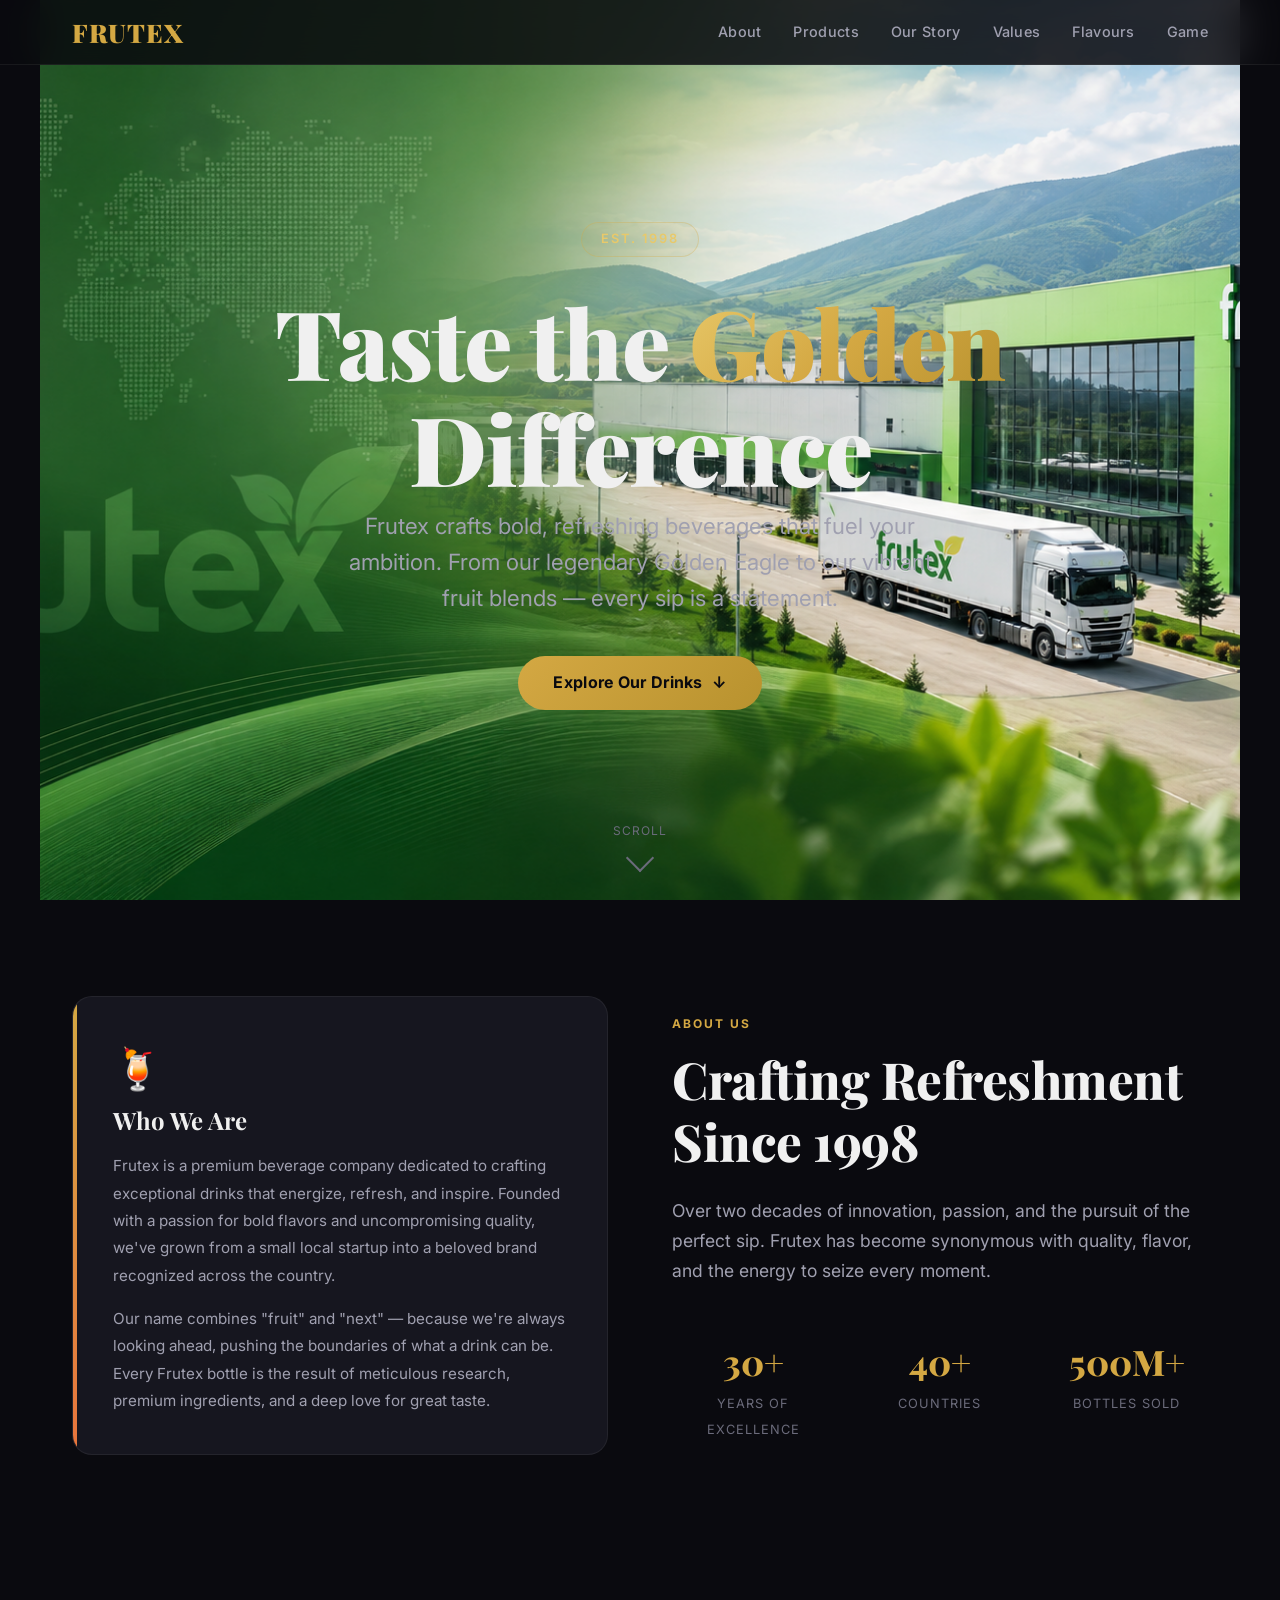
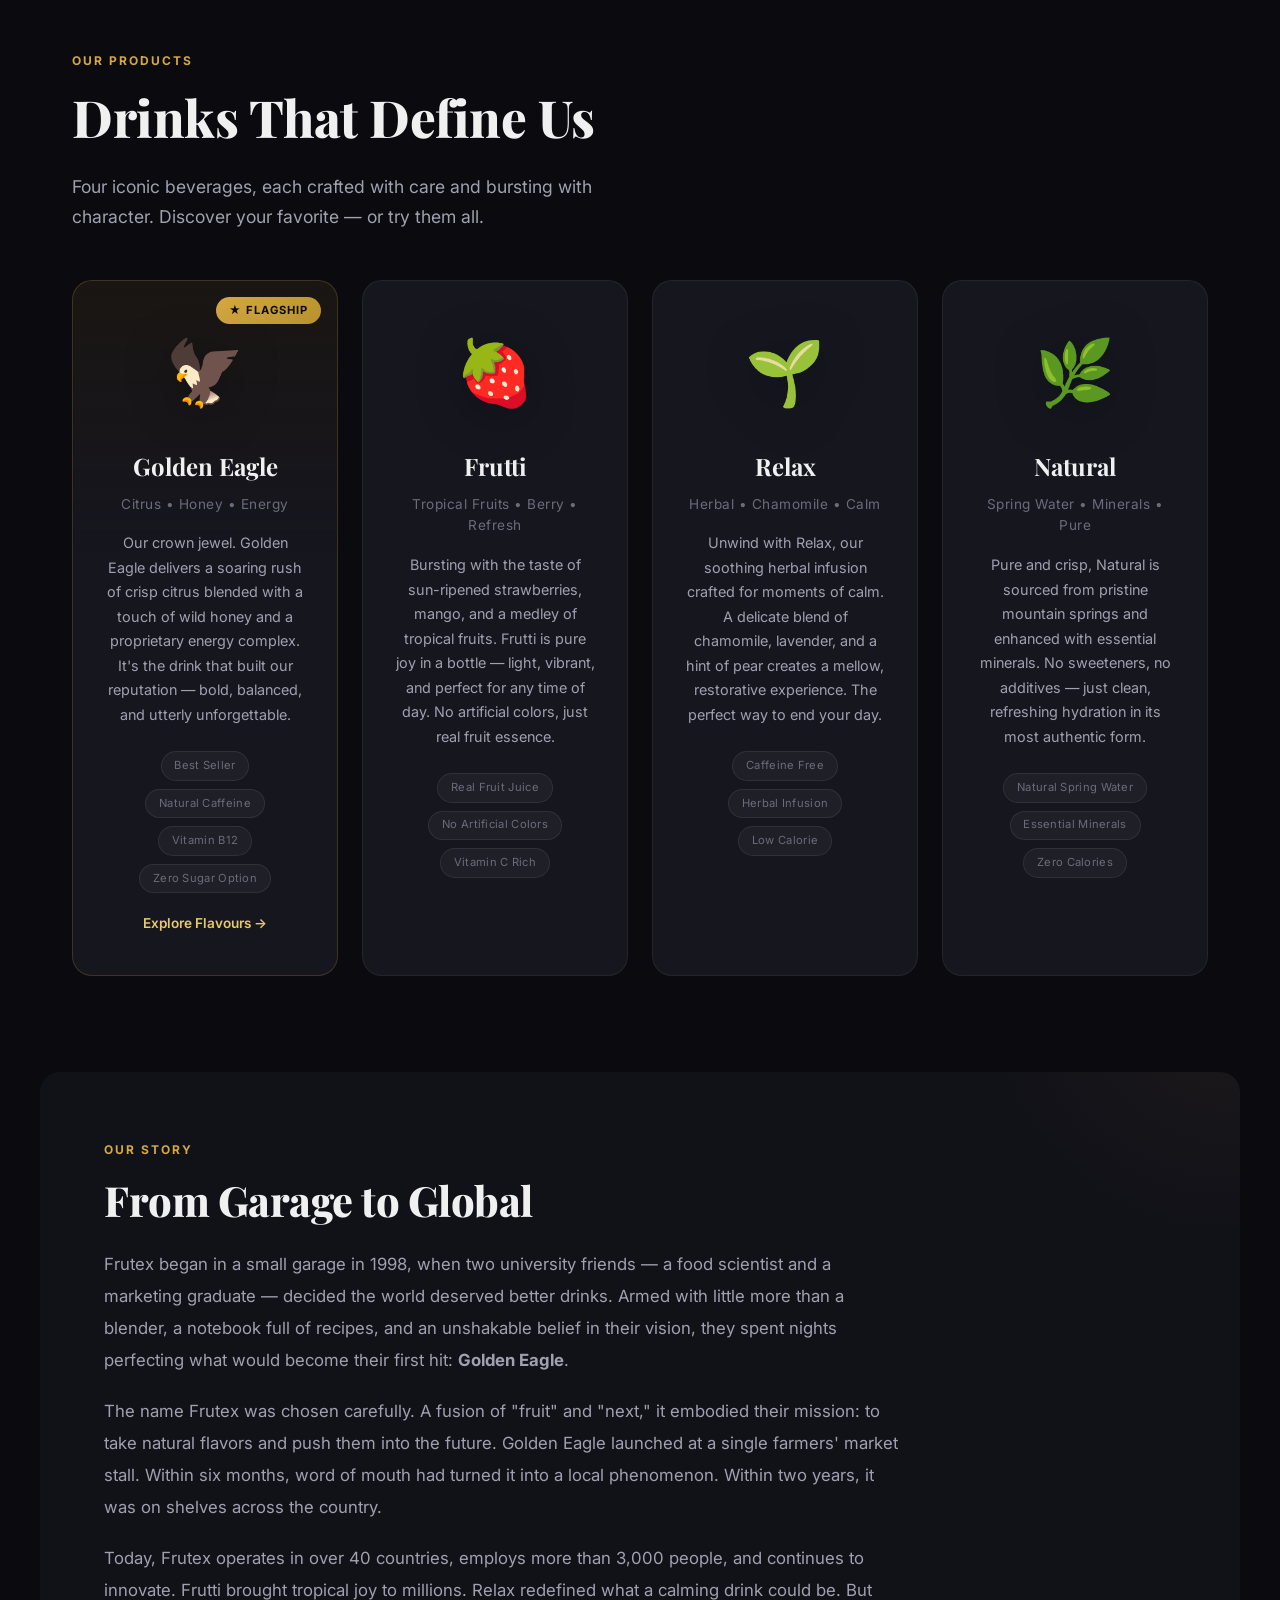
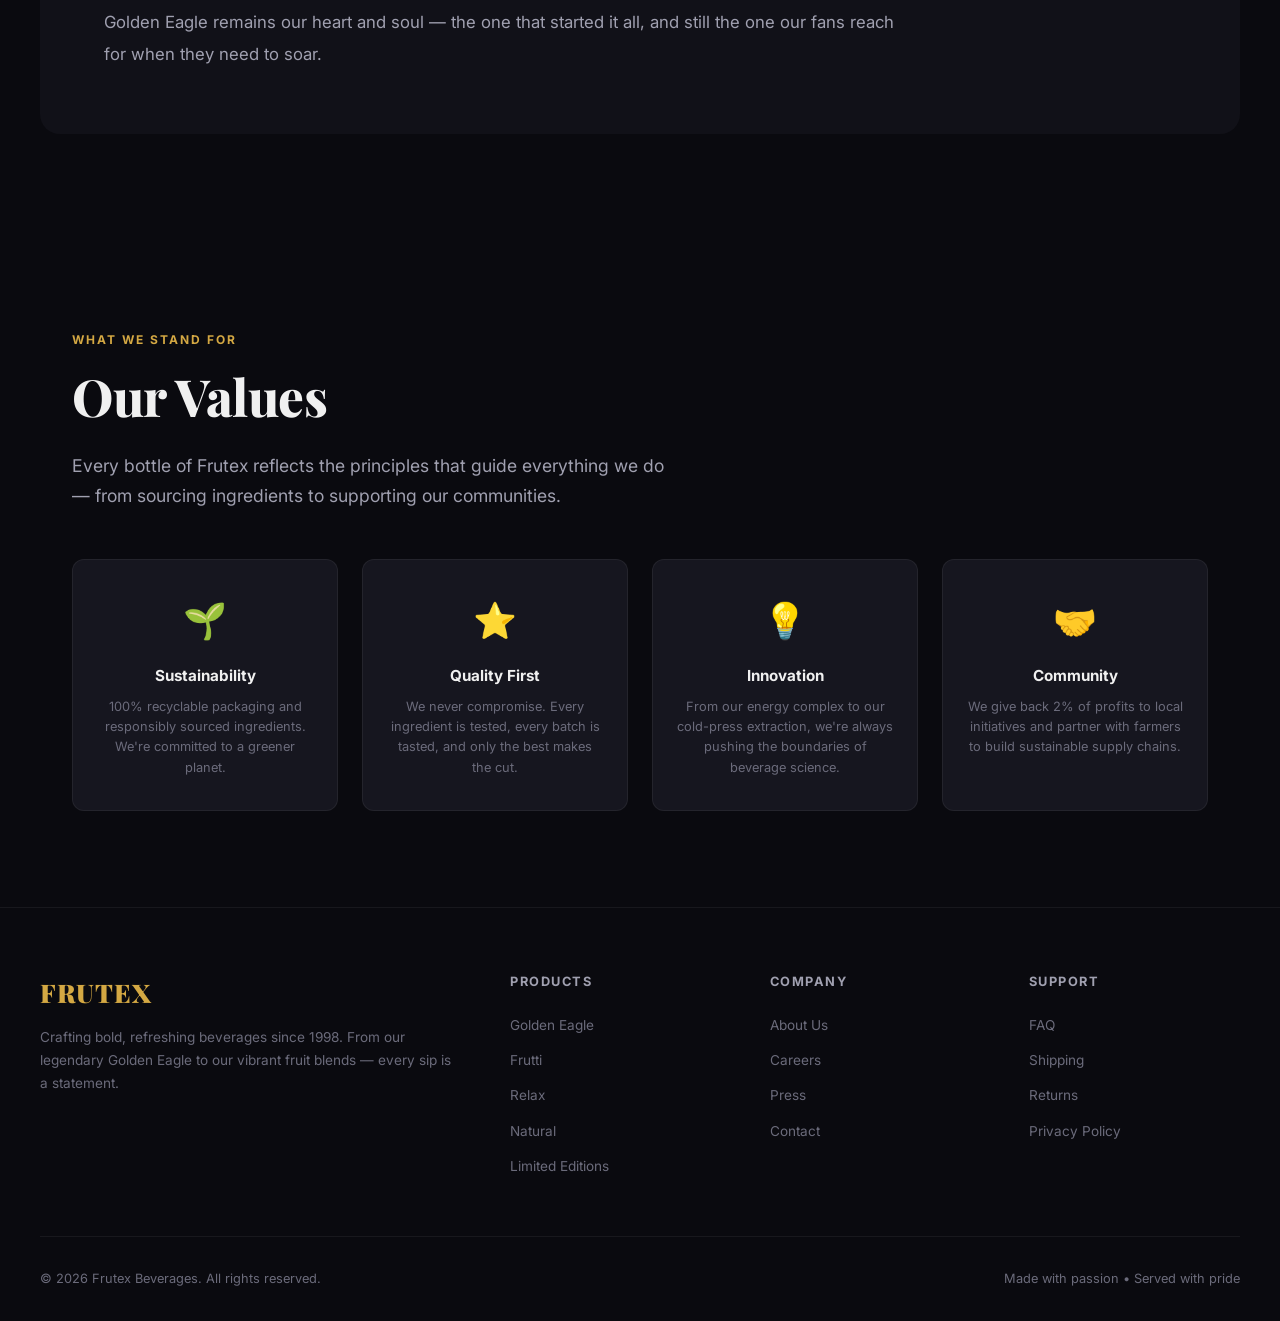
==== index.html @ fce17d08 "d" ====
<!DOCTYPE html>
<html lang="en">
<head>
  <meta charset="UTF-8">
  <meta name="viewport" content="width=device-width, initial-scale=1.0">
  <title>Frutex — Refreshing the World</title>
  <link href="https://fonts.googleapis.com/css2?family=Inter:wght@300;400;500;600;700;800;900&family=Playfair+Display:wght@700;800;900&display=swap" rel="stylesheet">
  <style>
    :root {
      --bg-primary: #0a0a0f;
      --bg-secondary: #111118;
      --bg-card: #16161f;
      --text-primary: #f0f0f0;
      --text-secondary: #a0a0b0;
      --text-muted: #6b6b7b;
      --gold: #d4a843;
      --gold-light: #e8c96a;
      --gold-dark: #b8922e;
      --gold-glow: rgba(212, 168, 67, 0.15);
      --accent-orange: #e8743c;
      --accent-berry: #c73e6f;
      --accent-mint: #3ec7a5;
      --radius: 12px;
      --radius-lg: 20px;
      --max-width: 1200px;
      --transition: 0.3s cubic-bezier(0.4, 0, 0.2, 1);
    }

    * { margin: 0; padding: 0; box-sizing: border-box; }

    html { scroll-behavior: smooth; }

    body {
      font-family: 'Inter', system-ui, sans-serif;
      background: var(--bg-primary);
      color: var(--text-primary);
      line-height: 1.6;
      overflow-x: hidden;
    }

    /* ── Navigation ── */
    nav {
      position: fixed;
      top: 0; left: 0; right: 0;
      z-index: 100;
      background: rgba(10, 10, 15, 0.85);
      backdrop-filter: blur(20px);
      -webkit-backdrop-filter: blur(20px);
      border-bottom: 1px solid rgba(255,255,255,0.06);
    }
    .nav-inner {
      max-width: var(--max-width);
      margin: 0 auto;
      padding: 0 2rem;
      display: flex;
      align-items: center;
      justify-content: space-between;
      height: 64px;
    }
    .nav-logo {
      font-family: 'Playfair Display', serif;
      font-size: 1.6rem;
      font-weight: 900;
      color: var(--gold);
      letter-spacing: 1px;
      text-decoration: none;
    }
    .nav-links {
      display: flex;
      gap: 2rem;
      list-style: none;
    }
    .nav-links a {
      color: var(--text-secondary);
      text-decoration: none;
      font-size: 0.9rem;
      font-weight: 500;
      transition: color var(--transition);
      letter-spacing: 0.3px;
    }
    .nav-links a:hover { color: var(--gold-light); }

    /* ── Hero ── */
    .hero {
      min-height: 100vh;
      display: flex;
      align-items: center;
      justify-content: center;
      text-align: center;
      position: relative;
      padding: 6rem 2rem 4rem;
      overflow: hidden;
      background: url('bg.png') center/cover no-repeat;
    }
    .hero::before {
      content: '';
      position: absolute;
      inset: 0;
      background: rgba(10, 10, 15, 0.55),
                  radial-gradient(ellipse at 50% 30%, var(--gold-glow) 0%, transparent 60%),
                  radial-gradient(ellipse at 80% 60%, rgba(200, 60, 100, 0.06) 0%, transparent 50%),
                  radial-gradient(ellipse at 20% 50%, rgba(60, 180, 160, 0.05) 0%, transparent 50%);
      pointer-events: none;
    }
    .hero-content {
      position: relative;
      z-index: 1;
      max-width: 800px;
    }
    .hero-badge {
      display: inline-block;
      padding: 0.4rem 1.2rem;
      border: 1px solid rgba(212, 168, 67, 0.3);
      border-radius: 100px;
      color: var(--gold-light);
      font-size: 0.8rem;
      font-weight: 600;
      letter-spacing: 2px;
      text-transform: uppercase;
      margin-bottom: 2rem;
      background: rgba(212, 168, 67, 0.06);
    }
    .hero h1 {
      font-family: 'Playfair Display', serif;
      font-size: clamp(3rem, 8vw, 6rem);
      font-weight: 900;
      line-height: 1.1;
      letter-spacing: -1px;
      margin-bottom: 0.5rem;
    }
    .hero h1 .golden {
      background: linear-gradient(135deg, var(--gold-light), var(--gold), var(--gold-dark));
      -webkit-background-clip: text;
      -webkit-text-fill-color: transparent;
      background-clip: text;
    }
    .hero-tagline {
      font-size: clamp(1.1rem, 2.5vw, 1.4rem);
      color: var(--text-secondary);
      font-weight: 400;
      margin-bottom: 2.5rem;
      max-width: 600px;
      margin-left: auto;
      margin-right: auto;
    }
    .hero-cta {
      display: inline-flex;
      align-items: center;
      gap: 0.6rem;
      padding: 0.9rem 2.2rem;
      background: linear-gradient(135deg, var(--gold), var(--gold-dark));
      color: #0a0a0f;
      font-weight: 700;
      font-size: 1rem;
      text-decoration: none;
      border-radius: 100px;
      transition: transform var(--transition), box-shadow var(--transition);
      letter-spacing: 0.3px;
    }
    .hero-cta:hover {
      transform: translateY(-2px);
      box-shadow: 0 8px 32px rgba(212, 168, 67, 0.3);
    }
    .scroll-indicator {
      position: absolute;
      bottom: 2rem;
      left: 50%;
      transform: translateX(-50%);
      display: flex;
      flex-direction: column;
      align-items: center;
      gap: 0.5rem;
      color: var(--text-muted);
      font-size: 0.75rem;
      letter-spacing: 1px;
      text-transform: uppercase;
      animation: float 2s ease-in-out infinite;
    }
    .scroll-indicator .arrow {
      width: 20px;
      height: 20px;
      border-right: 2px solid var(--text-muted);
      border-bottom: 2px solid var(--text-muted);
      transform: rotate(45deg);
    }
    @keyframes float {
      0%, 100% { transform: translateX(-50%) translateY(0); }
      50% { transform: translateX(-50%) translateY(8px); }
    }

    /* ── Section Common ── */
    section {
      padding: 6rem 2rem;
      max-width: var(--max-width);
      margin: 0 auto;
    }
    .section-label {
      display: inline-block;
      font-size: 0.75rem;
      font-weight: 700;
      letter-spacing: 2px;
      text-transform: uppercase;
      color: var(--gold);
      margin-bottom: 1rem;
    }
    .section-title {
      font-family: 'Playfair Display', serif;
      font-size: clamp(2rem, 5vw, 3.2rem);
      font-weight: 800;
      line-height: 1.2;
      margin-bottom: 1.5rem;
      letter-spacing: -0.5px;
    }
    .section-subtitle {
      color: var(--text-secondary);
      font-size: 1.1rem;
      max-width: 600px;
      margin-bottom: 3rem;
      line-height: 1.7;
    }

    /* ── About ── */
    .about {
      display: grid;
      grid-template-columns: 1fr 1fr;
      gap: 4rem;
      align-items: center;
    }
    .about-visual {
      position: relative;
    }
    .about-card {
      background: var(--bg-card);
      border: 1px solid rgba(255,255,255,0.06);
      border-radius: var(--radius-lg);
      padding: 2.5rem;
      position: relative;
      overflow: hidden;
    }
    .about-card::before {
      content: '';
      position: absolute;
      top: 0; left: 0;
      width: 4px;
      height: 100%;
      background: linear-gradient(180deg, var(--gold), var(--accent-orange));
      border-radius: 4px 0 0 4px;
    }
    .about-card .icon {
      font-size: 2.5rem;
      margin-bottom: 1rem;
    }
    .about-card h3 {
      font-family: 'Playfair Display', serif;
      font-size: 1.5rem;
      margin-bottom: 0.8rem;
    }
    .about-card p {
      color: var(--text-secondary);
      line-height: 1.8;
      font-size: 0.95rem;
    }
    .about-stats {
      display: grid;
      grid-template-columns: repeat(3, 1fr);
      gap: 1.5rem;
      margin-top: 2.5rem;
    }
    .stat {
      text-align: center;
    }
    .stat-number {
      font-family: 'Playfair Display', serif;
      font-size: 2.2rem;
      font-weight: 800;
      color: var(--gold);
      display: block;
    }
    .stat-label {
      font-size: 0.8rem;
      color: var(--text-muted);
      text-transform: uppercase;
      letter-spacing: 1px;
    }

    /* ── Products ── */
    .products-grid {
      display: grid;
      grid-template-columns: repeat(4, 1fr);
      gap: 1.5rem;
    }
    .product-card {
      background: var(--bg-card);
      border: 1px solid rgba(255,255,255,0.06);
      border-radius: var(--radius-lg);
      padding: 2.5rem 2rem;
      text-align: center;
      transition: transform var(--transition), border-color var(--transition), box-shadow var(--transition);
      position: relative;
      overflow: hidden;
    }
    .product-card:hover {
      transform: translateY(-6px);
      border-color: rgba(255,255,255,0.12);
      box-shadow: 0 20px 60px rgba(0,0,0,0.4);
    }
    .product-card.featured {
      border-color: rgba(212, 168, 67, 0.2);
      background: linear-gradient(180deg, rgba(212,168,67,0.08) 0%, var(--bg-card) 40%);
    }
    .product-card.featured:hover {
      border-color: rgba(212, 168, 67, 0.35);
      box-shadow: 0 20px 60px rgba(212, 168, 67, 0.1);
    }
    .featured-badge {
      position: absolute;
      top: 1rem;
      right: 1rem;
      background: linear-gradient(135deg, var(--gold), var(--gold-dark));
      color: #0a0a0f;
      font-size: 0.7rem;
      font-weight: 700;
      padding: 0.3rem 0.8rem;
      border-radius: 100px;
      letter-spacing: 1px;
      text-transform: uppercase;
    }
    .product-icon {
      font-size: 4rem;
      margin-bottom: 1.5rem;
      display: block;
      filter: drop-shadow(0 8px 24px rgba(0,0,0,0.3));
    }
    .product-card h3 {
      font-family: 'Playfair Display', serif;
      font-size: 1.5rem;
      margin-bottom: 0.5rem;
    }
    .product-card .flavor {
      color: var(--text-muted);
      font-size: 0.85rem;
      margin-bottom: 1rem;
      letter-spacing: 0.5px;
    }
    .product-card .desc {
      color: var(--text-secondary);
      font-size: 0.9rem;
      line-height: 1.7;
    }
    .product-features {
      display: flex;
      flex-wrap: wrap;
      gap: 0.5rem;
      justify-content: center;
      margin-top: 1.5rem;
    }
    .feature-tag {
      font-size: 0.7rem;
      padding: 0.3rem 0.8rem;
      border-radius: 100px;
      background: rgba(255,255,255,0.04);
      border: 1px solid rgba(255,255,255,0.08);
      color: var(--text-muted);
      letter-spacing: 0.3px;
    }
    .card-link {
      display: inline-block;
      margin-top: 1.2rem;
      color: var(--gold-light);
      text-decoration: none;
      font-size: 0.85rem;
      font-weight: 600;
      transition: color var(--transition);
    }
    .card-link:hover { color: var(--gold); }

    /* ── Story ── */
    .story {
      background: var(--bg-secondary);
      border-radius: var(--radius-lg);
      padding: 4rem;
      margin: 0 auto 6rem;
      max-width: var(--max-width);
      position: relative;
      overflow: hidden;
    }
    .story::before {
      content: '';
      position: absolute;
      top: -50%;
      right: -20%;
      width: 500px;
      height: 500px;
      background: radial-gradient(circle, rgba(212,168,67,0.06) 0%, transparent 70%);
      pointer-events: none;
    }
    .story-inner {
      position: relative;
      z-index: 1;
    }
    .story .section-title {
      font-size: clamp(1.8rem, 4vw, 2.6rem);
    }
    .story-text {
      color: var(--text-secondary);
      font-size: 1.05rem;
      line-height: 1.9;
      max-width: 800px;
    }
    .story-text p + p {
      margin-top: 1.2rem;
    }

    /* ── Values ── */
    .values-grid {
      display: grid;
      grid-template-columns: repeat(4, 1fr);
      gap: 1.5rem;
      margin-top: 3rem;
    }
    .value-card {
      text-align: center;
      padding: 2rem 1.5rem;
      background: var(--bg-card);
      border: 1px solid rgba(255,255,255,0.06);
      border-radius: var(--radius);
      transition: border-color var(--transition);
    }
    .value-card:hover {
      border-color: rgba(212, 168, 67, 0.25);
    }
    .value-icon {
      font-size: 2.2rem;
      margin-bottom: 1rem;
      display: block;
    }
    .value-card h4 {
      font-weight: 700;
      font-size: 0.95rem;
      margin-bottom: 0.5rem;
    }
    .value-card p {
      color: var(--text-muted);
      font-size: 0.8rem;
      line-height: 1.6;
    }

    /* ── Footer ── */
    footer {
      border-top: 1px solid rgba(255,255,255,0.06);
      padding: 4rem 2rem 2rem;
    }
    .footer-inner {
      max-width: var(--max-width);
      margin: 0 auto;
      display: grid;
      grid-template-columns: 2fr 1fr 1fr 1fr;
      gap: 3rem;
    }
    .footer-brand .nav-logo {
      display: inline-block;
      margin-bottom: 0.8rem;
    }
    .footer-brand p {
      color: var(--text-muted);
      font-size: 0.85rem;
      line-height: 1.7;
    }
    .footer-col h4 {
      font-size: 0.8rem;
      font-weight: 700;
      text-transform: uppercase;
      letter-spacing: 1.5px;
      margin-bottom: 1.2rem;
      color: var(--text-secondary);
    }
    .footer-col ul {
      list-style: none;
    }
    .footer-col ul li {
      margin-bottom: 0.6rem;
    }
    .footer-col ul li a {
      color: var(--text-muted);
      text-decoration: none;
      font-size: 0.85rem;
      transition: color var(--transition);
    }
    .footer-col ul li a:hover { color: var(--gold-light); }
    .footer-bottom {
      max-width: var(--max-width);
      margin: 3rem auto 0;
      padding-top: 2rem;
      border-top: 1px solid rgba(255,255,255,0.06);
      display: flex;
      justify-content: space-between;
      align-items: center;
      color: var(--text-muted);
      font-size: 0.8rem;
    }

    /* ── Responsive ── */
    @media (max-width: 900px) {
      .about { grid-template-columns: 1fr; gap: 2rem; }
      .products-grid { grid-template-columns: 1fr; }
      .values-grid { grid-template-columns: repeat(2, 1fr); }
      .footer-inner { grid-template-columns: 1fr 1fr; }
      .story { padding: 2.5rem; }
      section { padding: 4rem 1.5rem; }
    }
    @media (max-width: 600px) {
      .values-grid { grid-template-columns: 1fr; }
      .footer-inner { grid-template-columns: 1fr; }
      .about-stats { grid-template-columns: repeat(3, 1fr); gap: 1rem; }
      .about-stats .stat-number { font-size: 1.6rem; }
      .footer-bottom { flex-direction: column; gap: 0.5rem; text-align: center; }
      .nav-links { display: none; }
    }
  </style>
</head>
<body>

  <!-- Navigation -->
  <nav>
    <div class="nav-inner">
      <a href="#" class="nav-logo">FRUTEX</a>
      <ul class="nav-links">
        <li><a href="#about">About</a></li>
        <li><a href="#products">Products</a></li>
        <li><a href="#story">Our Story</a></li>
        <li><a href="#values">Values</a></li>
        <li><a href="golden-eagle.html">Flavours</a></li>
        <li><a href="runner-game.html">Game</a></li>
      </ul>
    </div>
  </nav>

  <!-- Hero -->
  <section class="hero">
    <div class="hero-content">
      <div class="hero-badge">Est. 1998</div>
      <h1>Taste the <span class="golden">Golden</span> Difference</h1>
      <p class="hero-tagline">
        Frutex crafts bold, refreshing beverages that fuel your ambition.
        From our legendary Golden Eagle to our vibrant fruit blends —
        every sip is a statement.
      </p>
      <a href="#products" class="hero-cta">
        Explore Our Drinks
        <span>&#8595;</span>
      </a>
    </div>
    <div class="scroll-indicator">
      <span>Scroll</span>
      <div class="arrow"></div>
    </div>
  </section>

  <!-- About -->
  <section id="about" class="about">
    <div class="about-visual">
      <div class="about-card">
        <span class="icon">&#127865;</span>
        <h3>Who We Are</h3>
        <p>
          Frutex is a premium beverage company dedicated to crafting exceptional drinks
          that energize, refresh, and inspire. Founded with a passion for bold flavors
          and uncompromising quality, we've grown from a small local startup into a
          beloved brand recognized across the country.
        </p>
        <p style="margin-top:1rem;">
          Our name combines "fruit" and "next" — because we're always looking ahead,
          pushing the boundaries of what a drink can be. Every Frutex bottle is the
          result of meticulous research, premium ingredients, and a deep love for
          great taste.
        </p>
      </div>
    </div>
    <div class="about-text">
      <span class="section-label">About Us</span>
      <h2 class="section-title">Crafting Refreshment Since 1998</h2>
      <p class="section-subtitle">
        Over two decades of innovation, passion, and the pursuit of the perfect sip.
        Frutex has become synonymous with quality, flavor, and the energy to seize
        every moment.
      </p>
      <div class="about-stats">
        <div class="stat">
          <span class="stat-number">30+</span>
          <span class="stat-label">Years of Excellence</span>
        </div>
        <div class="stat">
          <span class="stat-number">40+</span>
          <span class="stat-label">Countries</span>
        </div>
        <div class="stat">
          <span class="stat-number">500M+</span>
          <span class="stat-label">Bottles Sold</span>
        </div>
      </div>
    </div>
  </section>

  <!-- Products -->
  <section id="products">
    <span class="section-label">Our Products</span>
    <h2 class="section-title">Drinks That Define Us</h2>
    <p class="section-subtitle">
      Four iconic beverages, each crafted with care and bursting with character.
      Discover your favorite — or try them all.
    </p>
    <div class="products-grid">

      <!-- Golden Eagle — Featured -->
      <div class="product-card featured">
        <span class="featured-badge">&#9733; Flagship</span>
        <span class="product-icon">&#129413;</span>
        <h3>Golden Eagle</h3>
        <p class="flavor">Citrus &#8226; Honey &#8226; Energy</p>
        <p class="desc">
          Our crown jewel. Golden Eagle delivers a soaring rush of crisp citrus
          blended with a touch of wild honey and a proprietary energy complex.
          It's the drink that built our reputation — bold, balanced, and utterly
          unforgettable.
        </p>
        <div class="product-features">
          <span class="feature-tag">Best Seller</span>
          <span class="feature-tag">Natural Caffeine</span>
          <span class="feature-tag">Vitamin B12</span>
          <span class="feature-tag">Zero Sugar Option</span>
        </div>
        <a href="golden-eagle.html" class="card-link">Explore Flavours &#8594;</a>
      </div>

      <!-- Frutti -->
      <div class="product-card">
        <span class="product-icon">&#127827;</span>
        <h3>Frutti</h3>
        <p class="flavor">Tropical Fruits &#8226; Berry &#8226; Refresh</p>
        <p class="desc">
          Bursting with the taste of sun-ripened strawberries, mango, and a
          medley of tropical fruits. Frutti is pure joy in a bottle — light,
          vibrant, and perfect for any time of day. No artificial colors, just
          real fruit essence.
        </p>
        <div class="product-features">
          <span class="feature-tag">Real Fruit Juice</span>
          <span class="feature-tag">No Artificial Colors</span>
          <span class="feature-tag">Vitamin C Rich</span>
        </div>
      </div>

      <!-- Relax -->
      <div class="product-card">
        <span class="product-icon">&#127793;</span>
        <h3>Relax</h3>
        <p class="flavor">Herbal &#8226; Chamomile &#8226; Calm</p>
        <p class="desc">
          Unwind with Relax, our soothing herbal infusion crafted for moments
          of calm. A delicate blend of chamomile, lavender, and a hint of pear
          creates a mellow, restorative experience. The perfect way to end
          your day.
        </p>
        <div class="product-features">
          <span class="feature-tag">Caffeine Free</span>
          <span class="feature-tag">Herbal Infusion</span>
          <span class="feature-tag">Low Calorie</span>
        </div>
      </div>

      <!-- Natural -->
      <div class="product-card">
        <span class="product-icon">&#127807;</span>
        <h3>Natural</h3>
        <p class="flavor">Spring Water &#8226; Minerals &#8226; Pure</p>
        <p class="desc">
          Pure and crisp, Natural is sourced from pristine mountain springs
          and enhanced with essential minerals. No sweeteners, no additives —
          just clean, refreshing hydration in its most authentic form.
        </p>
        <div class="product-features">
          <span class="feature-tag">Natural Spring Water</span>
          <span class="feature-tag">Essential Minerals</span>
          <span class="feature-tag">Zero Calories</span>
        </div>
      </div>

    </div>
  </section>

  <!-- Our Story -->
  <div id="story" class="story">
    <div class="story-inner">
      <span class="section-label">Our Story</span>
      <h2 class="section-title">From Garage to Global</h2>
      <div class="story-text">
        <p>
          Frutex began in a small garage in 1998, when two university friends —
          a food scientist and a marketing graduate — decided the world deserved
          better drinks. Armed with little more than a blender, a notebook full of
          recipes, and an unshakable belief in their vision, they spent nights
          perfecting what would become their first hit: <strong>Golden Eagle</strong>.
        </p>
        <p>
          The name Frutex was chosen carefully. A fusion of "fruit" and "next,"
          it embodied their mission: to take natural flavors and push them into
          the future. Golden Eagle launched at a single farmers' market stall.
          Within six months, word of mouth had turned it into a local phenomenon.
          Within two years, it was on shelves across the country.
        </p>
        <p>
          Today, Frutex operates in over 40 countries, employs more than 3,000
          people, and continues to innovate. Frutti brought tropical joy to
          millions. Relax redefined what a calming drink could be. But Golden Eagle
          remains our heart and soul — the one that started it all, and still the
          one our fans reach for when they need to soar.
        </p>
      </div>
    </div>
  </div>

  <!-- Values -->
  <section id="values">
    <span class="section-label">What We Stand For</span>
    <h2 class="section-title">Our Values</h2>
    <p class="section-subtitle">
      Every bottle of Frutex reflects the principles that guide everything we do —
      from sourcing ingredients to supporting our communities.
    </p>
    <div class="values-grid">
      <div class="value-card">
        <span class="value-icon">&#127793;</span>
        <h4>Sustainability</h4>
        <p>100% recyclable packaging and responsibly sourced ingredients. We're committed to a greener planet.</p>
      </div>
      <div class="value-card">
        <span class="value-icon">&#11088;</span>
        <h4>Quality First</h4>
        <p>We never compromise. Every ingredient is tested, every batch is tasted, and only the best makes the cut.</p>
      </div>
      <div class="value-card">
        <span class="value-icon">&#128161;</span>
        <h4>Innovation</h4>
        <p>From our energy complex to our cold-press extraction, we're always pushing the boundaries of beverage science.</p>
      </div>
      <div class="value-card">
        <span class="value-icon">&#129309;</span>
        <h4>Community</h4>
        <p>We give back 2% of profits to local initiatives and partner with farmers to build sustainable supply chains.</p>
      </div>
    </div>
  </section>

  <!-- Footer -->
  <footer>
    <div class="footer-inner">
      <div class="footer-brand">
        <span class="nav-logo">FRUTEX</span>
        <p>
          Crafting bold, refreshing beverages since 1998. From our legendary
          Golden Eagle to our vibrant fruit blends — every sip is a statement.
        </p>
      </div>
      <div class="footer-col">
        <h4>Products</h4>
        <ul>
          <li><a href="#">Golden Eagle</a></li>
          <li><a href="#">Frutti</a></li>
          <li><a href="#">Relax</a></li>
          <li><a href="#">Natural</a></li>
          <li><a href="#">Limited Editions</a></li>
        </ul>
      </div>
      <div class="footer-col">
        <h4>Company</h4>
        <ul>
          <li><a href="#">About Us</a></li>
          <li><a href="#">Careers</a></li>
          <li><a href="#">Press</a></li>
          <li><a href="#">Contact</a></li>
        </ul>
      </div>
      <div class="footer-col">
        <h4>Support</h4>
        <ul>
          <li><a href="#">FAQ</a></li>
          <li><a href="#">Shipping</a></li>
          <li><a href="#">Returns</a></li>
          <li><a href="#">Privacy Policy</a></li>
        </ul>
      </div>
    </div>
    <div class="footer-bottom">
      <span>&copy; 2026 Frutex Beverages. All rights reserved.</span>
      <span>Made with passion &#8226; Served with pride</span>
    </div>
  </footer>

</body>
</html>
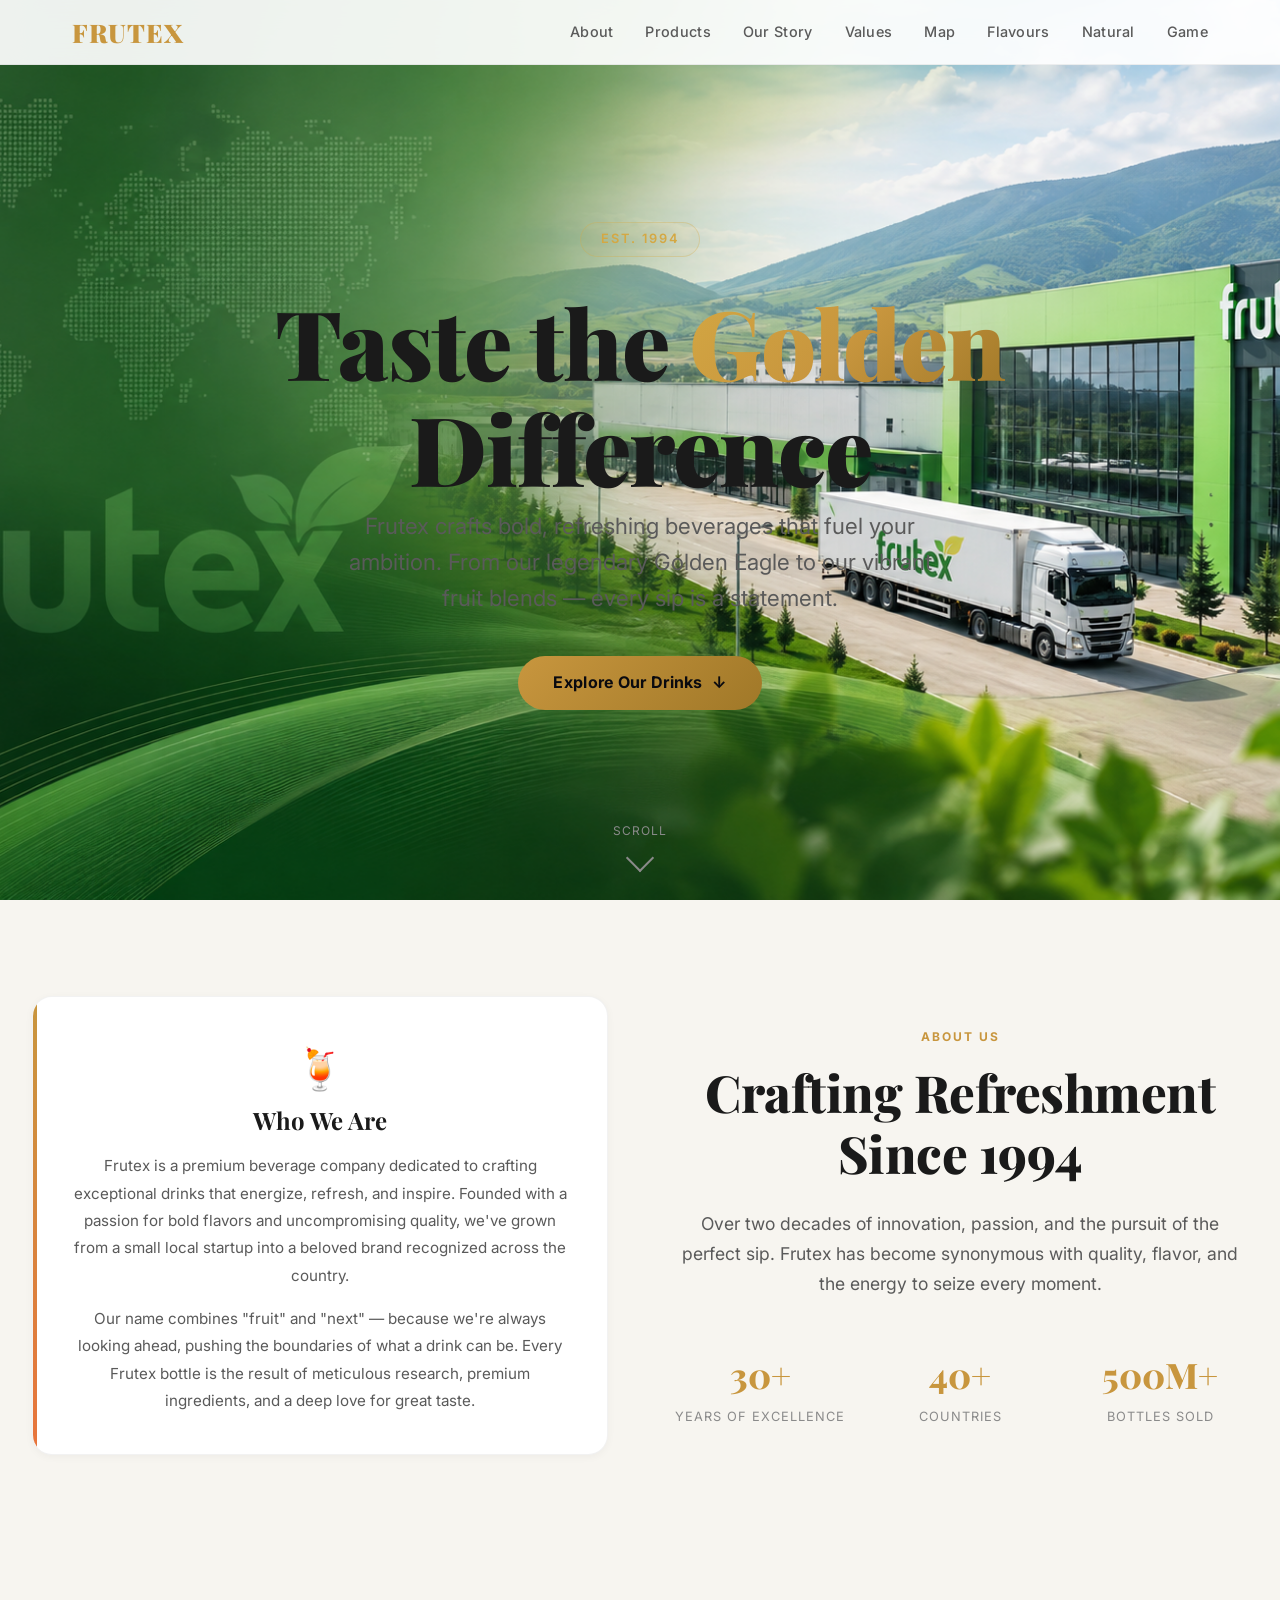
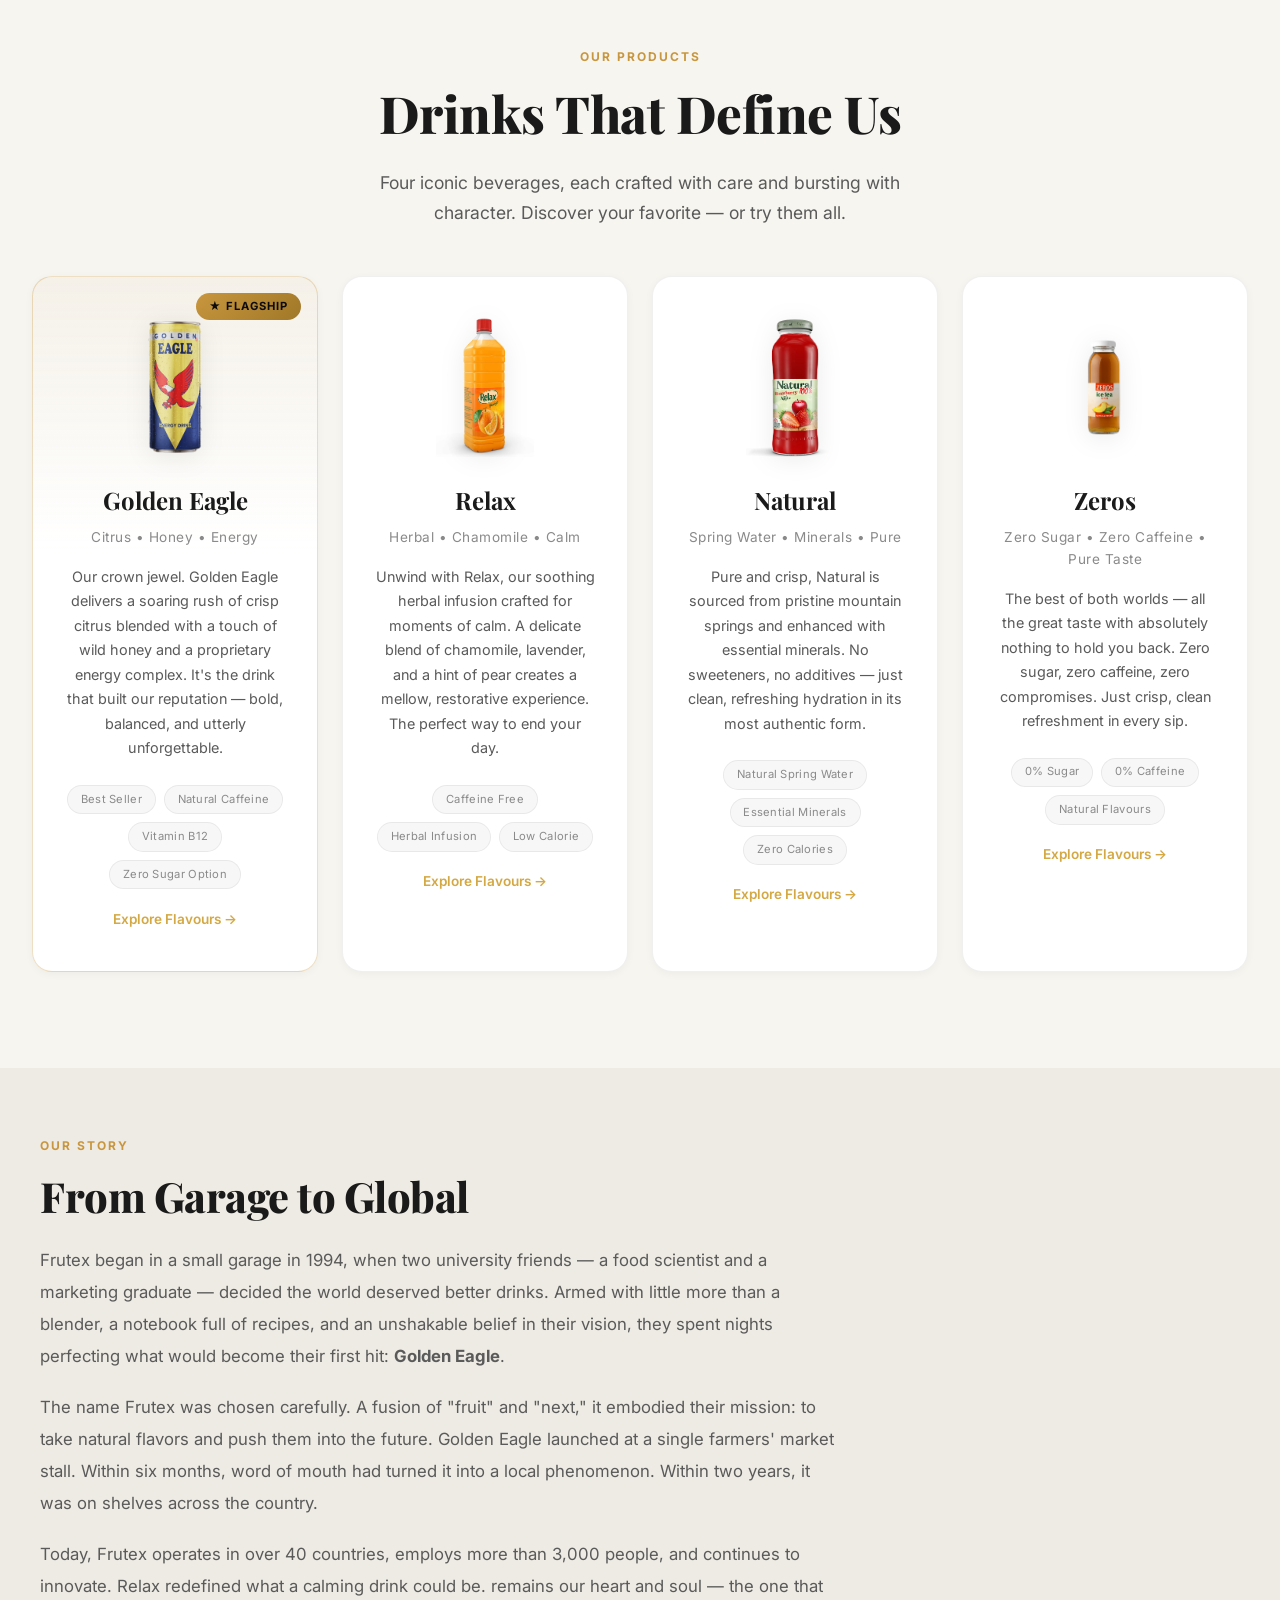
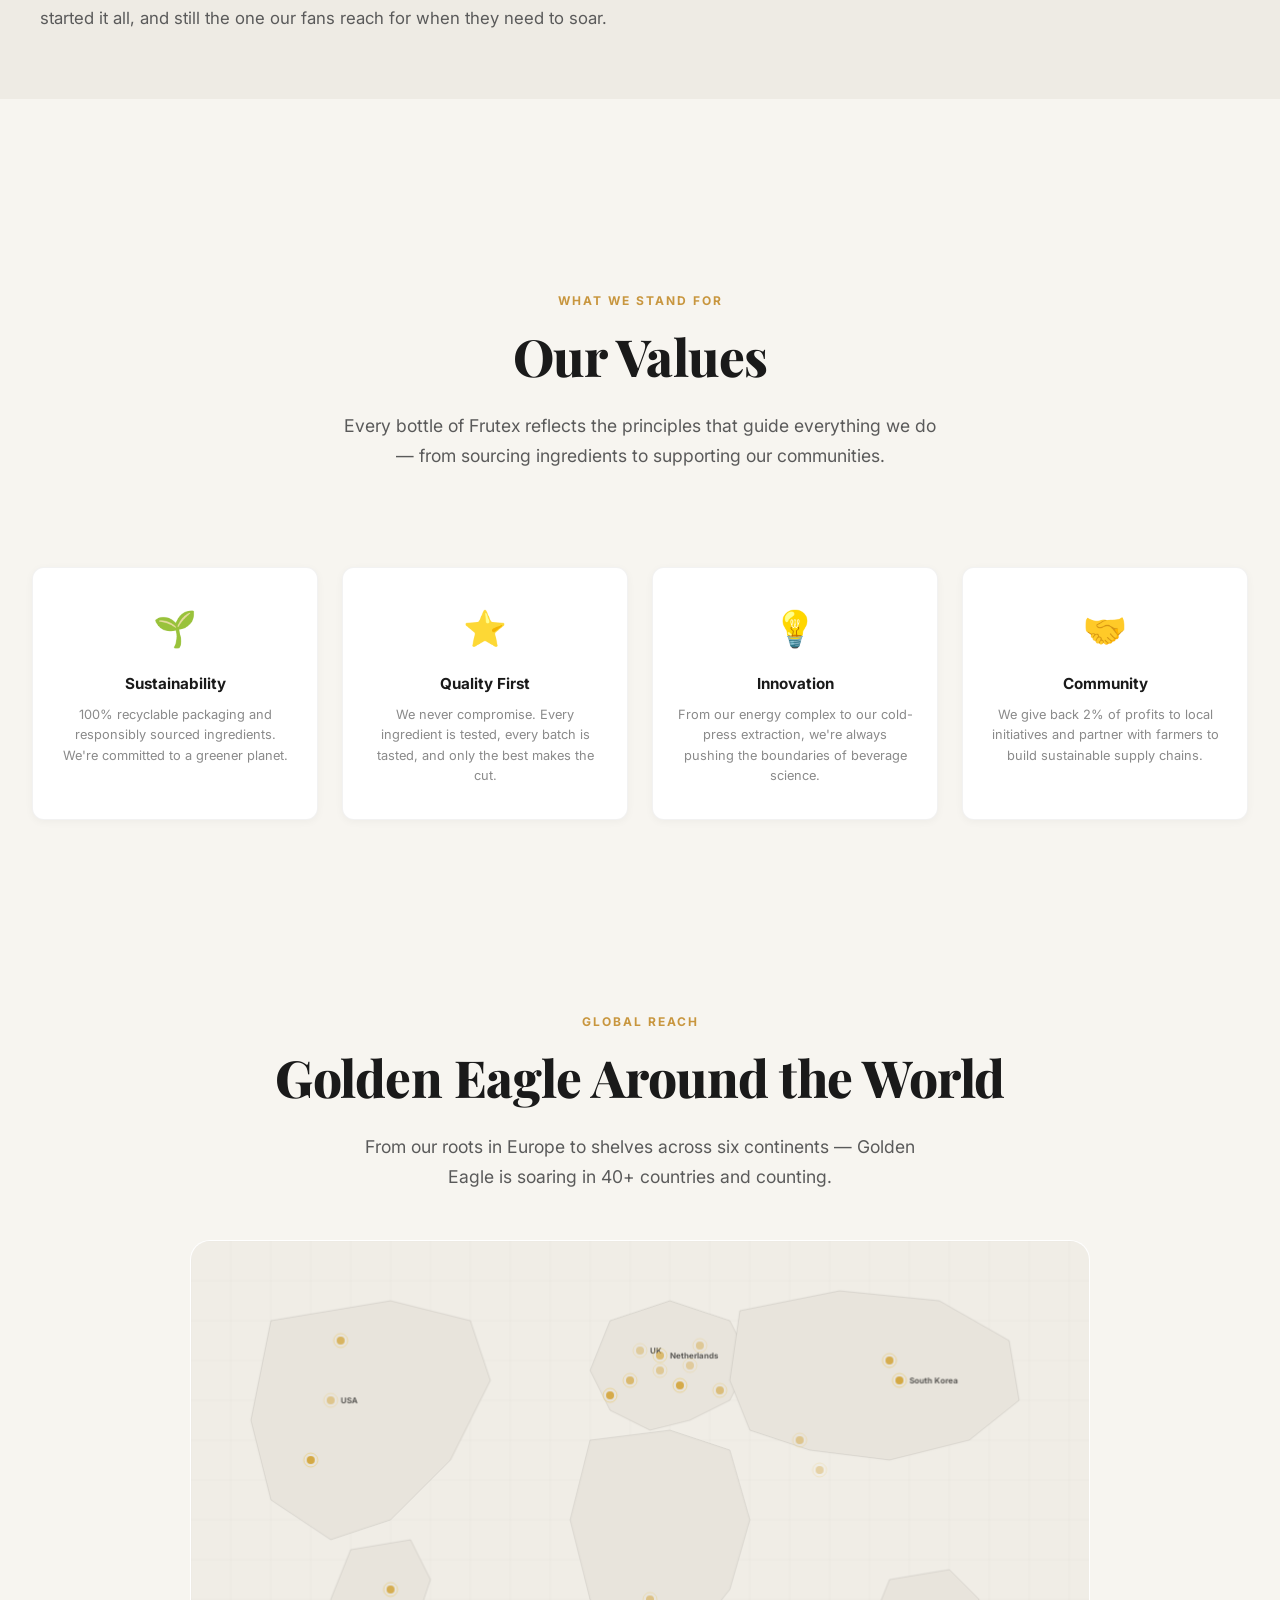
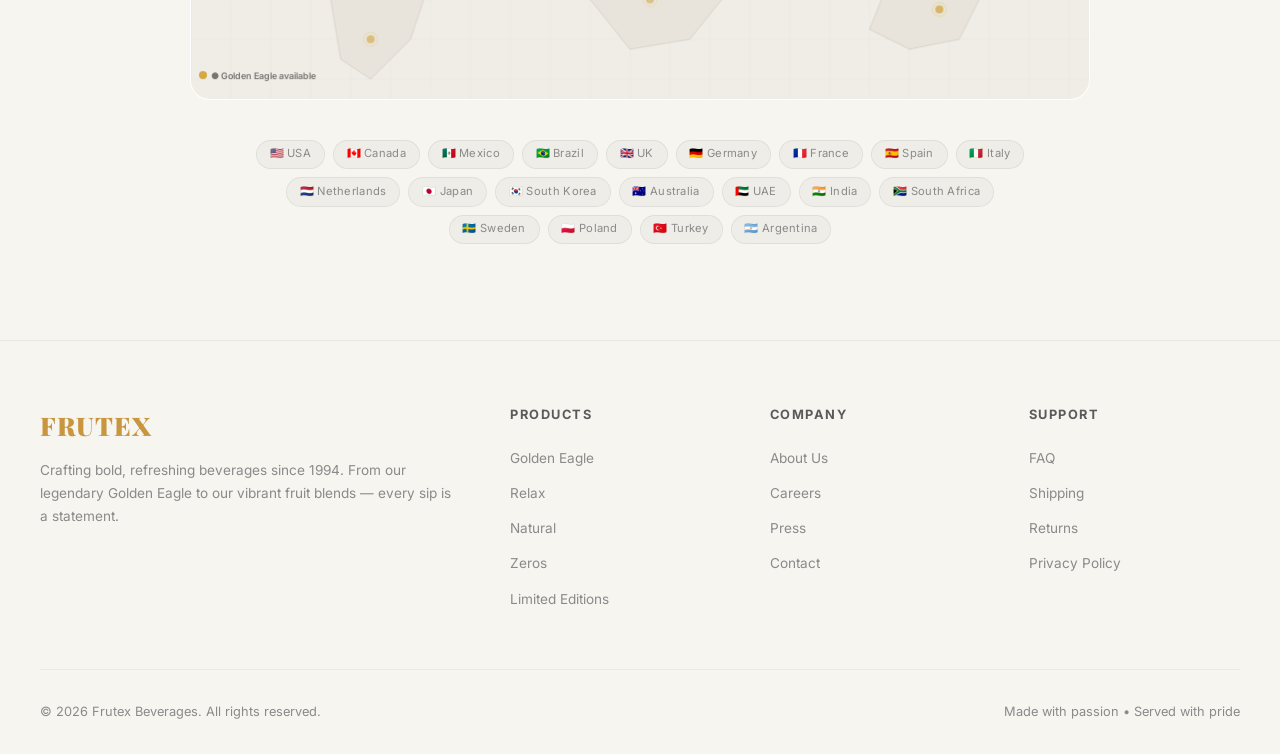
==== commit 99bf0aa6: "j" ====
--- a/index.html
+++ b/index.html
@@ -7,23 +7,26 @@
   <link href="https://fonts.googleapis.com/css2?family=Inter:wght@300;400;500;600;700;800;900&family=Playfair+Display:wght@700;800;900&display=swap" rel="stylesheet">
   <style>
     :root {
-      --bg-primary: #0a0a0f;
-      --bg-secondary: #111118;
-      --bg-card: #16161f;
-      --text-primary: #f0f0f0;
-      --text-secondary: #a0a0b0;
-      --text-muted: #6b6b7b;
-      --gold: #d4a843;
-      --gold-light: #e8c96a;
-      --gold-dark: #b8922e;
-      --gold-glow: rgba(212, 168, 67, 0.15);
+      --bg-primary: #f7f5f0;
+      --bg-secondary: #eeebe4;
+      --bg-card: #ffffff;
+      --text-primary: #1a1a1a;
+      --text-secondary: #5a5a5a;
+      --text-muted: #8a8a8a;
+      --gold: #c8963e;
+      --gold-light: #d4a843;
+      --gold-dark: #a07828;
+      --gold-glow: rgba(200, 150, 62, 0.12);
       --accent-orange: #e8743c;
       --accent-berry: #c73e6f;
-      --accent-mint: #3ec7a5;
+      --accent-mint: #4a9e8a;
       --radius: 12px;
       --radius-lg: 20px;
       --max-width: 1200px;
       --transition: 0.3s cubic-bezier(0.4, 0, 0.2, 1);
+      --shadow-sm: 0 2px 8px rgba(0,0,0,0.04);
+      --shadow-md: 0 8px 30px rgba(0,0,0,0.06);
+      --shadow-lg: 0 16px 48px rgba(0,0,0,0.08);
     }
 
     * { margin: 0; padding: 0; box-sizing: border-box; }
@@ -43,10 +46,10 @@
       position: fixed;
       top: 0; left: 0; right: 0;
       z-index: 100;
-      background: rgba(10, 10, 15, 0.85);
+      background: rgba(255,255,255,0.92);
       backdrop-filter: blur(20px);
       -webkit-backdrop-filter: blur(20px);
-      border-bottom: 1px solid rgba(255,255,255,0.06);
+      border-bottom: 1px solid rgba(0,0,0,0.06);
     }
     .nav-inner {
       max-width: var(--max-width);
@@ -77,8 +80,17 @@
       font-weight: 500;
       transition: color var(--transition);
       letter-spacing: 0.3px;
+      position: relative;
+    }
+    .nav-links a::after {
+      content: '';
+      position: absolute;
+      bottom: -4px; left: 0; right: 100%;
+      height: 2px; background: var(--gold);
+      transition: right var(--transition);
     }
     .nav-links a:hover { color: var(--gold-light); }
+    .nav-links a:hover::after { right: 0; }
 
     /* ── Hero ── */
     .hero {
@@ -91,16 +103,6 @@
       padding: 6rem 2rem 4rem;
       overflow: hidden;
       background: url('bg.png') center/cover no-repeat;
-    }
-    .hero::before {
-      content: '';
-      position: absolute;
-      inset: 0;
-      background: rgba(10, 10, 15, 0.55),
-                  radial-gradient(ellipse at 50% 30%, var(--gold-glow) 0%, transparent 60%),
-                  radial-gradient(ellipse at 80% 60%, rgba(200, 60, 100, 0.06) 0%, transparent 50%),
-                  radial-gradient(ellipse at 20% 50%, rgba(60, 180, 160, 0.05) 0%, transparent 50%);
-      pointer-events: none;
     }
     .hero-content {
       position: relative;
@@ -156,10 +158,16 @@
       border-radius: 100px;
       transition: transform var(--transition), box-shadow var(--transition);
       letter-spacing: 0.3px;
+      animation: ctaPulse 2.5s ease-in-out infinite;
+    }
+    @keyframes ctaPulse {
+      0%, 100% { box-shadow: 0 0 0 0 rgba(212,168,67,0.4); }
+      50% { box-shadow: 0 0 0 12px rgba(212,168,67,0); }
     }
     .hero-cta:hover {
       transform: translateY(-2px);
-      box-shadow: 0 8px 32px rgba(212, 168, 67, 0.3);
+      box-shadow: 0 8px 32px rgba(212, 168, 67, 0.4);
+      animation: none;
     }
     .scroll-indicator {
       position: absolute;
@@ -191,8 +199,11 @@
     /* ── Section Common ── */
     section {
       padding: 6rem 2rem;
-      max-width: var(--max-width);
-      margin: 0 auto;
+      text-align: center;
+      display: flex;
+      flex-direction: column;
+      align-items: center;
+      justify-content: center;
     }
     .section-label {
       display: inline-block;
@@ -231,7 +242,8 @@
     }
     .about-card {
       background: var(--bg-card);
-      border: 1px solid rgba(255,255,255,0.06);
+      border: 1px solid rgba(0,0,0,0.05);
+      box-shadow: var(--shadow-sm);
       border-radius: var(--radius-lg);
       padding: 2.5rem;
       position: relative;
@@ -291,8 +303,9 @@
     }
     .product-card {
       background: var(--bg-card);
-      border: 1px solid rgba(255,255,255,0.06);
+      border: 1px solid rgba(0,0,0,0.06);
       border-radius: var(--radius-lg);
+      box-shadow: var(--shadow-sm);
       padding: 2.5rem 2rem;
       text-align: center;
       transition: transform var(--transition), border-color var(--transition), box-shadow var(--transition);
@@ -300,17 +313,21 @@
       overflow: hidden;
     }
     .product-card:hover {
-      transform: translateY(-6px);
-      border-color: rgba(255,255,255,0.12);
-      box-shadow: 0 20px 60px rgba(0,0,0,0.4);
+      transform: translateY(-8px);
+      border-color: rgba(200,150,62,0.25);
+      box-shadow: var(--shadow-lg);
+    }
+    .product-card:hover .product-icon {
+      transform: scale(1.15);
+      filter: drop-shadow(0 8px 20px rgba(0,0,0,0.12));
     }
     .product-card.featured {
-      border-color: rgba(212, 168, 67, 0.2);
-      background: linear-gradient(180deg, rgba(212,168,67,0.08) 0%, var(--bg-card) 40%);
+      border-color: rgba(200, 150, 62, 0.3);
+      background: linear-gradient(180deg, rgba(200,150,62,0.04) 0%, var(--bg-card) 40%);
     }
     .product-card.featured:hover {
-      border-color: rgba(212, 168, 67, 0.35);
-      box-shadow: 0 20px 60px rgba(212, 168, 67, 0.1);
+      border-color: rgba(200, 150, 62, 0.5);
+      box-shadow: 0 16px 48px rgba(200,150,62,0.08);
     }
     .featured-badge {
       position: absolute;
@@ -329,7 +346,17 @@
       font-size: 4rem;
       margin-bottom: 1.5rem;
       display: block;
-      filter: drop-shadow(0 8px 24px rgba(0,0,0,0.3));
+      filter: drop-shadow(0 4px 12px rgba(0,0,0,0.08));
+      transition: transform var(--transition), filter var(--transition);
+      margin-left: auto;
+      margin-right: auto;
+    }
+    .product-icon img, img.product-icon {
+      width: 140px;
+      height: 140px;
+      object-fit: contain;
+      filter: drop-shadow(0 4px 12px rgba(0,0,0,0.08));
+      transition: transform var(--transition), filter var(--transition);
     }
     .product-card h3 {
       font-family: 'Playfair Display', serif;
@@ -358,8 +385,8 @@
       font-size: 0.7rem;
       padding: 0.3rem 0.8rem;
       border-radius: 100px;
-      background: rgba(255,255,255,0.04);
-      border: 1px solid rgba(255,255,255,0.08);
+      background: rgba(0,0,0,0.03);
+      border: 1px solid rgba(0,0,0,0.06);
       color: var(--text-muted);
       letter-spacing: 0.3px;
     }
@@ -377,24 +404,15 @@
     /* ── Story ── */
     .story {
       background: var(--bg-secondary);
-      border-radius: var(--radius-lg);
-      padding: 4rem;
-      margin: 0 auto 6rem;
-      max-width: var(--max-width);
+      border-radius: 0;
+      padding: 4rem 2rem;
+      margin: 0 0 6rem;
       position: relative;
       overflow: hidden;
     }
-    .story::before {
-      content: '';
-      position: absolute;
-      top: -50%;
-      right: -20%;
-      width: 500px;
-      height: 500px;
-      background: radial-gradient(circle, rgba(212,168,67,0.06) 0%, transparent 70%);
-      pointer-events: none;
-    }
     .story-inner {
+      max-width: var(--max-width);
+      margin: 0 auto;
       position: relative;
       z-index: 1;
     }
@@ -422,17 +440,24 @@
       text-align: center;
       padding: 2rem 1.5rem;
       background: var(--bg-card);
-      border: 1px solid rgba(255,255,255,0.06);
+      border: 1px solid rgba(0,0,0,0.05);
+      box-shadow: var(--shadow-sm);
       border-radius: var(--radius);
-      transition: border-color var(--transition);
+      transition: transform var(--transition), border-color var(--transition), box-shadow var(--transition);
     }
     .value-card:hover {
-      border-color: rgba(212, 168, 67, 0.25);
+      transform: translateY(-6px);
+      border-color: rgba(212, 168, 67, 0.35);
+      box-shadow: 0 16px 48px rgba(0,0,0,0.4);
+    }
+    .value-card:hover .value-icon {
+      transform: scale(1.2);
     }
     .value-icon {
       font-size: 2.2rem;
       margin-bottom: 1rem;
       display: block;
+      transition: transform var(--transition);
     }
     .value-card h4 {
       font-weight: 700;
@@ -447,7 +472,7 @@
 
     /* ── Footer ── */
     footer {
-      border-top: 1px solid rgba(255,255,255,0.06);
+      border-top: 1px solid rgba(0,0,0,0.06);
       padding: 4rem 2rem 2rem;
     }
     .footer-inner {
@@ -491,7 +516,7 @@
       max-width: var(--max-width);
       margin: 3rem auto 0;
       padding-top: 2rem;
-      border-top: 1px solid rgba(255,255,255,0.06);
+      border-top: 1px solid rgba(0,0,0,0.05);
       display: flex;
       justify-content: space-between;
       align-items: center;
@@ -529,8 +554,10 @@
         <li><a href="#products">Products</a></li>
         <li><a href="#story">Our Story</a></li>
         <li><a href="#values">Values</a></li>
+        <li><a href="#map">Map</a></li>
         <li><a href="golden-eagle.html">Flavours</a></li>
-        <li><a href="runner-game.html">Game</a></li>
+        <li><a href="natural.html">Natural</a></li>
+        <li><a href="rush.html">Game</a></li>
       </ul>
     </div>
   </nav>
@@ -538,7 +565,7 @@
   <!-- Hero -->
   <section class="hero">
     <div class="hero-content">
-      <div class="hero-badge">Est. 1998</div>
+      <div class="hero-badge">Est. 1994</div>
       <h1>Taste the <span class="golden">Golden</span> Difference</h1>
       <p class="hero-tagline">
         Frutex crafts bold, refreshing beverages that fuel your ambition.
@@ -578,7 +605,7 @@
     </div>
     <div class="about-text">
       <span class="section-label">About Us</span>
-      <h2 class="section-title">Crafting Refreshment Since 1998</h2>
+      <h2 class="section-title">Crafting Refreshment Since 1994</h2>
       <p class="section-subtitle">
         Over two decades of innovation, passion, and the pursuit of the perfect sip.
         Frutex has become synonymous with quality, flavor, and the energy to seize
@@ -614,7 +641,7 @@
       <!-- Golden Eagle — Featured -->
       <div class="product-card featured">
         <span class="featured-badge">&#9733; Flagship</span>
-        <span class="product-icon">&#129413;</span>
+        <img src="product-eagle.png" class="product-icon" alt="Golden Eagle">
         <h3>Golden Eagle</h3>
         <p class="flavor">Citrus &#8226; Honey &#8226; Energy</p>
         <p class="desc">
@@ -632,27 +659,9 @@
         <a href="golden-eagle.html" class="card-link">Explore Flavours &#8594;</a>
       </div>
 
-      <!-- Frutti -->
-      <div class="product-card">
-        <span class="product-icon">&#127827;</span>
-        <h3>Frutti</h3>
-        <p class="flavor">Tropical Fruits &#8226; Berry &#8226; Refresh</p>
-        <p class="desc">
-          Bursting with the taste of sun-ripened strawberries, mango, and a
-          medley of tropical fruits. Frutti is pure joy in a bottle — light,
-          vibrant, and perfect for any time of day. No artificial colors, just
-          real fruit essence.
-        </p>
-        <div class="product-features">
-          <span class="feature-tag">Real Fruit Juice</span>
-          <span class="feature-tag">No Artificial Colors</span>
-          <span class="feature-tag">Vitamin C Rich</span>
-        </div>
-      </div>
-
       <!-- Relax -->
       <div class="product-card">
-        <span class="product-icon">&#127793;</span>
+        <img src="product-relax.png" class="product-icon" alt="Relax">
         <h3>Relax</h3>
         <p class="flavor">Herbal &#8226; Chamomile &#8226; Calm</p>
         <p class="desc">
@@ -666,11 +675,12 @@
           <span class="feature-tag">Herbal Infusion</span>
           <span class="feature-tag">Low Calorie</span>
         </div>
+        <a href="golden-eagle.html" class="card-link">Explore Flavours &#8594;</a>
       </div>
 
       <!-- Natural -->
       <div class="product-card">
-        <span class="product-icon">&#127807;</span>
+        <img src="product-natural.png" class="product-icon" alt="Natural">
         <h3>Natural</h3>
         <p class="flavor">Spring Water &#8226; Minerals &#8226; Pure</p>
         <p class="desc">
@@ -683,6 +693,25 @@
           <span class="feature-tag">Essential Minerals</span>
           <span class="feature-tag">Zero Calories</span>
         </div>
+        <a href="natural.html" class="card-link">Explore Flavours &#8594;</a>
+      </div>
+
+      <!-- Zeros -->
+      <div class="product-card">
+        <img src="product-zeros.png" class="product-icon" alt="Zeros">
+        <h3>Zeros</h3>
+        <p class="flavor">Zero Sugar &#8226; Zero Caffeine &#8226; Pure Taste</p>
+        <p class="desc">
+          The best of both worlds — all the great taste with absolutely nothing
+          to hold you back. Zero sugar, zero caffeine, zero compromises.
+          Just crisp, clean refreshment in every sip.
+        </p>
+        <div class="product-features">
+          <span class="feature-tag">0% Sugar</span>
+          <span class="feature-tag">0% Caffeine</span>
+          <span class="feature-tag">Natural Flavours</span>
+        </div>
+        <a href="golden-eagle.html" class="card-link">Explore Flavours &#8594;</a>
       </div>
 
     </div>
@@ -695,7 +724,7 @@
       <h2 class="section-title">From Garage to Global</h2>
       <div class="story-text">
         <p>
-          Frutex began in a small garage in 1998, when two university friends —
+          Frutex began in a small garage in 1994, when two university friends —
           a food scientist and a marketing graduate — decided the world deserved
           better drinks. Armed with little more than a blender, a notebook full of
           recipes, and an unshakable belief in their vision, they spent nights
@@ -710,8 +739,7 @@
         </p>
         <p>
           Today, Frutex operates in over 40 countries, employs more than 3,000
-          people, and continues to innovate. Frutti brought tropical joy to
-          millions. Relax redefined what a calming drink could be. But Golden Eagle
+          people, and continues to innovate. Relax redefined what a calming drink could be.
           remains our heart and soul — the one that started it all, and still the
           one our fans reach for when they need to soar.
         </p>
@@ -751,13 +779,50 @@
     </div>
   </section>
 
+  <!-- World Map Section -->
+  <section id="map">
+    <span class="section-label">Global Reach</span>
+    <h2 class="section-title">Golden Eagle Around the World</h2>
+    <p class="section-subtitle">
+      From our roots in Europe to shelves across six continents — Golden Eagle 
+      is soaring in 40+ countries and counting.
+    </p>
+
+    <div style="position:relative;width:100%;margin:0 auto;">
+      <canvas id="worldMap" style="width:100%;border-radius:var(--radius-lg);background:var(--bg-card);border:1px solid rgba(255,255,255,.06);"></canvas>
+    </div>
+
+    <div style="display:flex;flex-wrap:wrap;gap:.5rem;justify-content:center;margin-top:2rem;max-width:800px;margin-left:auto;margin-right:auto;">
+      <span class="feature-tag">🇺🇸 USA</span>
+      <span class="feature-tag">🇨🇦 Canada</span>
+      <span class="feature-tag">🇲🇽 Mexico</span>
+      <span class="feature-tag">🇧🇷 Brazil</span>
+      <span class="feature-tag">🇬🇧 UK</span>
+      <span class="feature-tag">🇩🇪 Germany</span>
+      <span class="feature-tag">🇫🇷 France</span>
+      <span class="feature-tag">🇪🇸 Spain</span>
+      <span class="feature-tag">🇮🇹 Italy</span>
+      <span class="feature-tag">🇳🇱 Netherlands</span>
+      <span class="feature-tag">🇯🇵 Japan</span>
+      <span class="feature-tag">🇰🇷 South Korea</span>
+      <span class="feature-tag">🇦🇺 Australia</span>
+      <span class="feature-tag">🇦🇪 UAE</span>
+      <span class="feature-tag">🇮🇳 India</span>
+      <span class="feature-tag">🇿🇦 South Africa</span>
+      <span class="feature-tag">🇸🇪 Sweden</span>
+      <span class="feature-tag">🇵🇱 Poland</span>
+      <span class="feature-tag">🇹🇷 Turkey</span>
+      <span class="feature-tag">🇦🇷 Argentina</span>
+    </div>
+  </section>
+
   <!-- Footer -->
   <footer>
     <div class="footer-inner">
       <div class="footer-brand">
         <span class="nav-logo">FRUTEX</span>
         <p>
-          Crafting bold, refreshing beverages since 1998. From our legendary
+          Crafting bold, refreshing beverages since 1994. From our legendary
           Golden Eagle to our vibrant fruit blends — every sip is a statement.
         </p>
       </div>
@@ -765,9 +830,9 @@
         <h4>Products</h4>
         <ul>
           <li><a href="#">Golden Eagle</a></li>
-          <li><a href="#">Frutti</a></li>
           <li><a href="#">Relax</a></li>
           <li><a href="#">Natural</a></li>
+          <li><a href="#">Zeros</a></li>
           <li><a href="#">Limited Editions</a></li>
         </ul>
       </div>
@@ -796,5 +861,92 @@
     </div>
   </footer>
 
+  <script>
+    (function(){
+      var mc=document.getElementById('worldMap'),mctx=mc.getContext('2d');
+      mc.width=900;mc.height=460;
+      function rm(){var cw=Math.min(900,window.innerWidth-64);mc.style.width=cw+'px';mc.style.height=(cw*460/900)+'px'}
+      rm();window.addEventListener('resize',rm);
+
+      // Continent outlines (simplified paths)
+      var continents=[
+        // North America
+        {path:[[80,80],[200,60],[280,80],[300,140],[260,220],[200,280],[140,300],[80,260],[60,180]],color:'#e8e4dc'},
+        // South America  
+        {path:[[160,310],[220,300],[240,340],[220,400],[180,440],[150,420],[140,360]],color:'#e8e4dc'},
+        // Europe
+        {path:[[420,80],[480,60],[540,80],[560,120],[540,160],[500,180],[460,190],[420,170],[400,130]],color:'#e8e4dc'},
+        // Africa
+        {path:[[400,200],[480,190],[540,210],[560,280],[540,350],[500,400],[440,410],[400,360],[380,280]],color:'#e8e4dc'},
+        // Asia
+        {path:[[550,70],[650,50],[750,60],[820,100],[830,160],[780,200],[700,220],[620,210],[560,190],[540,140]],color:'#e8e4dc'},
+        // Australia
+        {path:[[700,340],[760,330],[790,360],[770,400],[720,410],[680,390]],color:'#e8e4dc'}
+      ];
+
+      // Country dots (x,y on map)
+      var countries=[
+        {x:140,y:160,name:'USA'},{x:150,y:100,name:'Canada'},{x:120,y:220,name:'Mexico'},
+        {x:200,y:350,name:'Brazil'},{x:180,y:400,name:'Argentina'},
+        {x:450,y:110,name:'UK'},{x:470,y:130,name:'Germany'},{x:440,y:140,name:'France'},
+        {x:420,y:155,name:'Spain'},{x:490,y:145,name:'Italy'},{x:470,y:115,name:'Netherlands'},
+        {x:510,y:105,name:'Sweden'},{x:500,y:125,name:'Poland'},{x:530,y:150,name:'Turkey'},
+        {x:700,y:120,name:'Japan'},{x:710,y:140,name:'South Korea'},
+        {x:750,y:370,name:'Australia'},
+        {x:610,y:200,name:'UAE'},{x:630,y:230,name:'India'},
+        {x:460,y:360,name:'South Africa'}
+      ];
+
+      function drawMap(){
+        mctx.clearRect(0,0,900,460);
+        // Ocean bg
+        mctx.fillStyle='#f0ede6';mctx.fillRect(0,0,900,460);
+
+        // Grid lines
+        mctx.strokeStyle='rgba(0,0,0,.04)';mctx.lineWidth=.5;
+        for(var i=0;i<900;i+=40){mctx.beginPath();mctx.moveTo(i,0);mctx.lineTo(i,460);mctx.stroke()}
+        for(var i=0;i<460;i+=40){mctx.beginPath();mctx.moveTo(0,i);mctx.lineTo(900,i);mctx.stroke()}
+
+        // Continents
+        for(var c=0;c<continents.length;c++){
+          var con=continents[c];
+          mctx.beginPath();
+          mctx.moveTo(con.path[0][0],con.path[0][1]);
+          for(var p=1;p<con.path.length;p++)mctx.lineTo(con.path[p][0],con.path[p][1]);
+          mctx.closePath();
+          mctx.fillStyle=con.color;
+          mctx.fill();
+          mctx.strokeStyle='rgba(0,0,0,.08)';mctx.lineWidth=1;
+          mctx.stroke();
+        }
+
+        // Country dots
+        for(var d=0;d<countries.length;d++){
+          var co=countries[d];
+          // Pulse glow
+          var pulse=Math.sin(Date.now()*.003+d)*.3+.7;
+          mctx.fillStyle='rgba(212,168,67,'+pulse+')';
+          mctx.beginPath();mctx.arc(co.x,co.y,4,0,Math.PI*2);mctx.fill();
+          // Outer ring
+          mctx.strokeStyle='rgba(232,201,106,'+(pulse*.6)+')';
+          mctx.lineWidth=1;
+          mctx.beginPath();mctx.arc(co.x,co.y,7,0,Math.PI*2);mctx.stroke();
+          // Line to label
+          if(d%5===0){
+            mctx.fillStyle='rgba(0,0,0,.6)';mctx.font='bold 8px Inter';mctx.textAlign='left';
+            mctx.fillText(co.name,co.x+10,co.y+3);
+          }
+        }
+
+        // Legend
+        mctx.fillStyle='rgba(0,0,0,.5)';mctx.font='600 9px Inter';
+        mctx.fillText('● Golden Eagle available',20,440);
+        mctx.fillStyle='#d4a843';mctx.beginPath();mctx.arc(12,436,4,0,Math.PI*2);mctx.fill();
+
+        requestAnimationFrame(drawMap);
+      }
+      drawMap();
+    })();
+  </script>
 </body>
 </html>
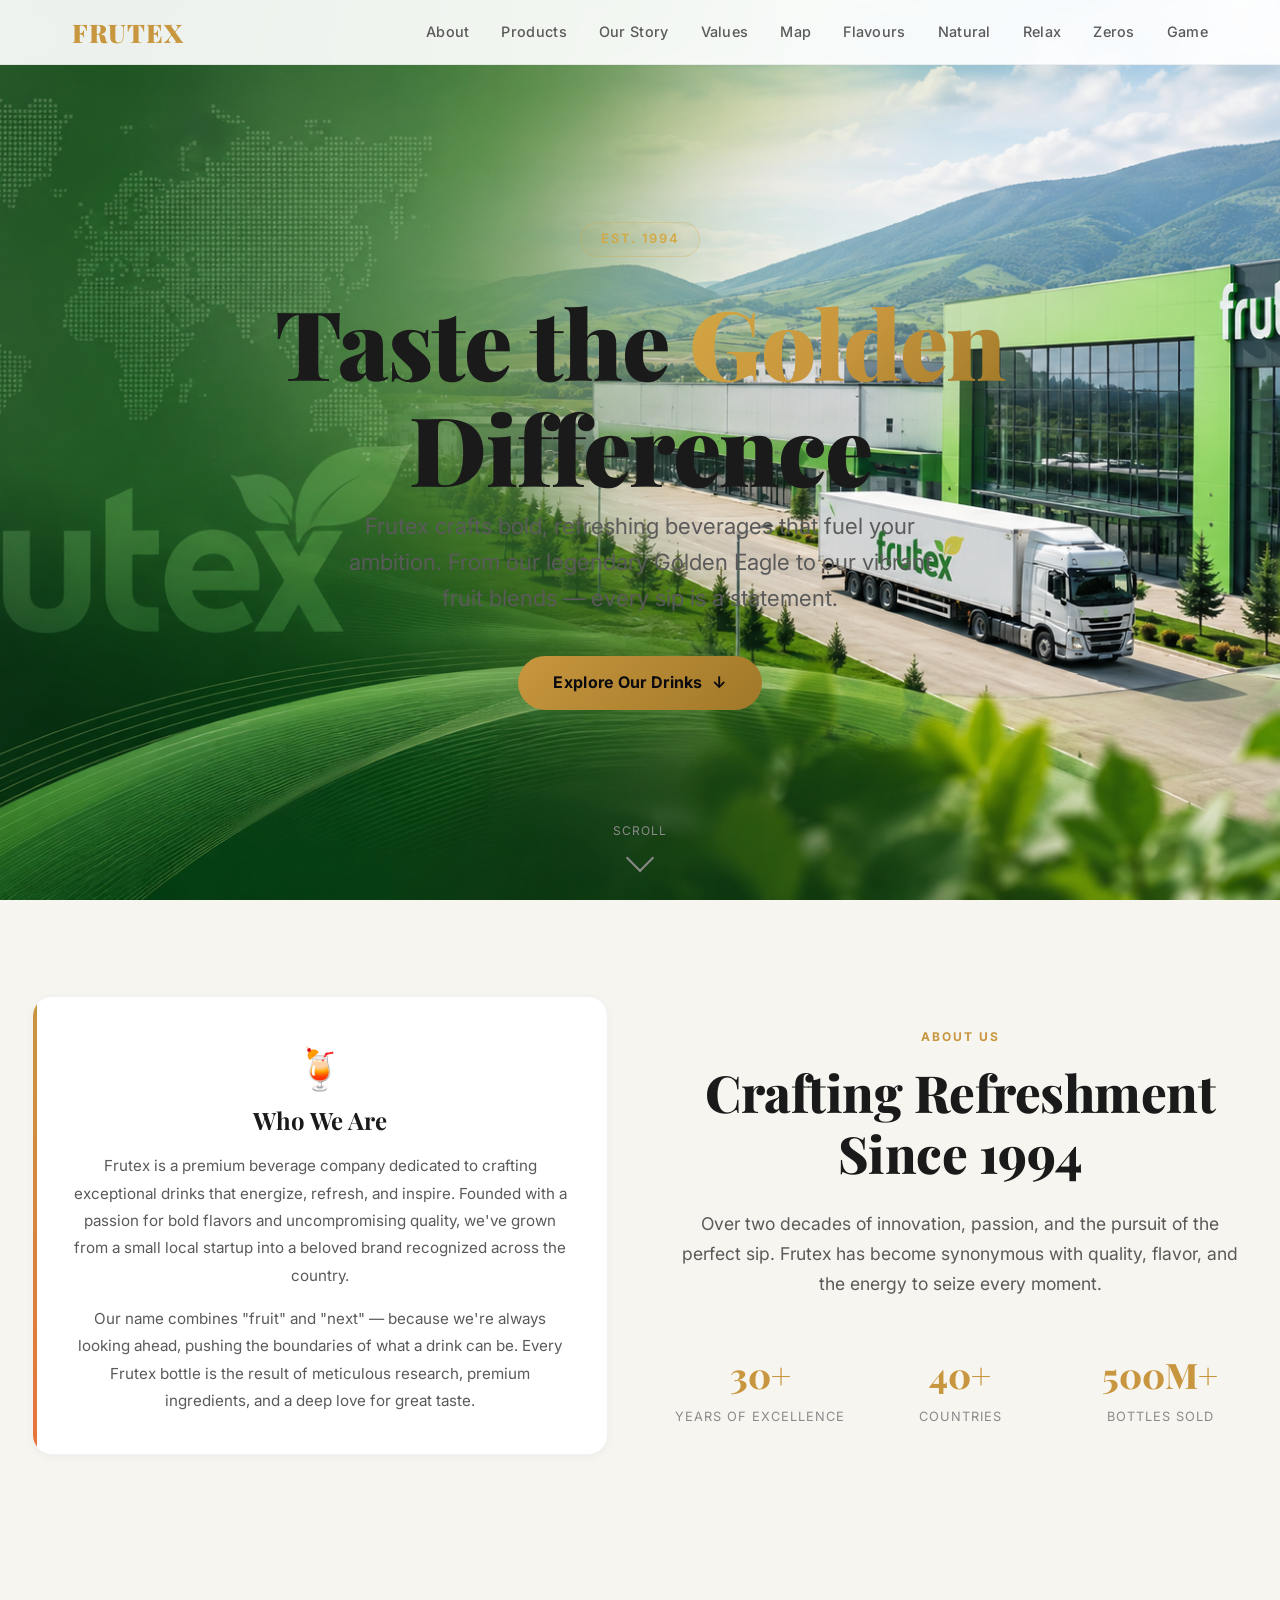
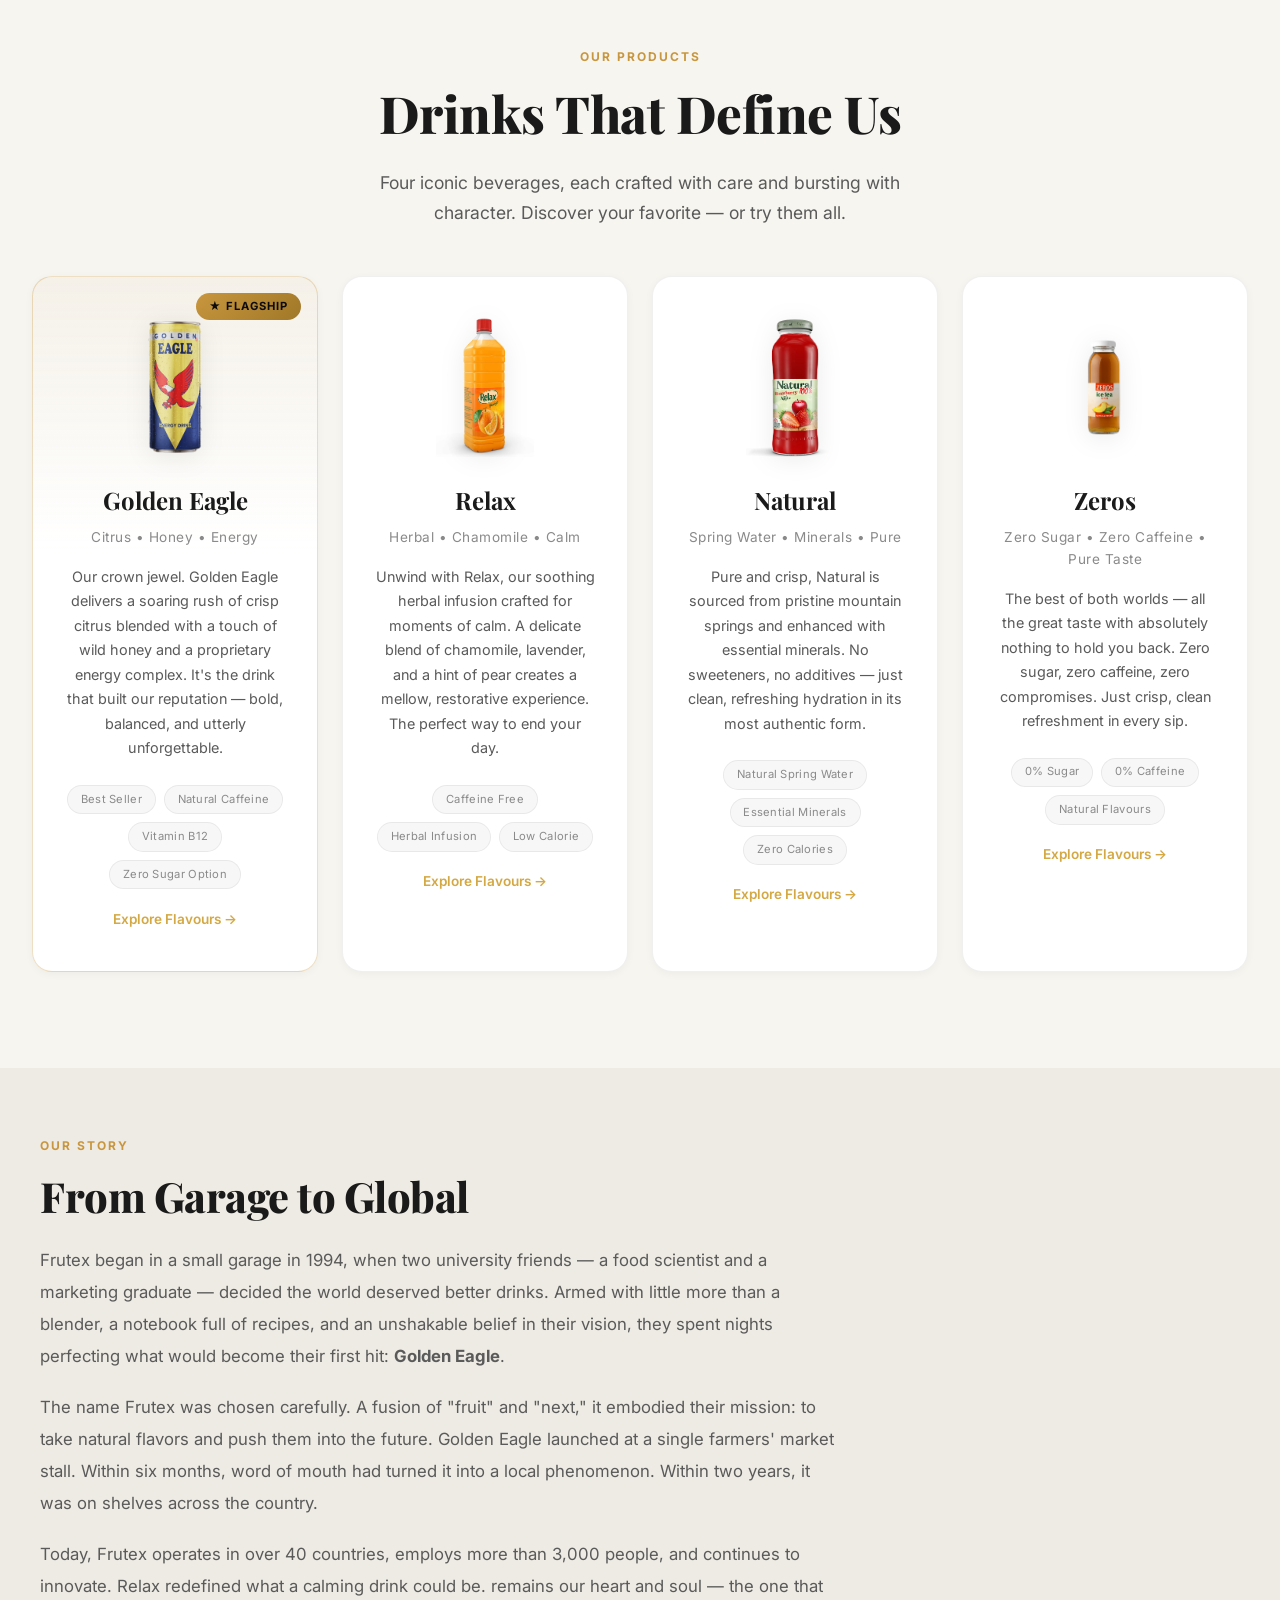
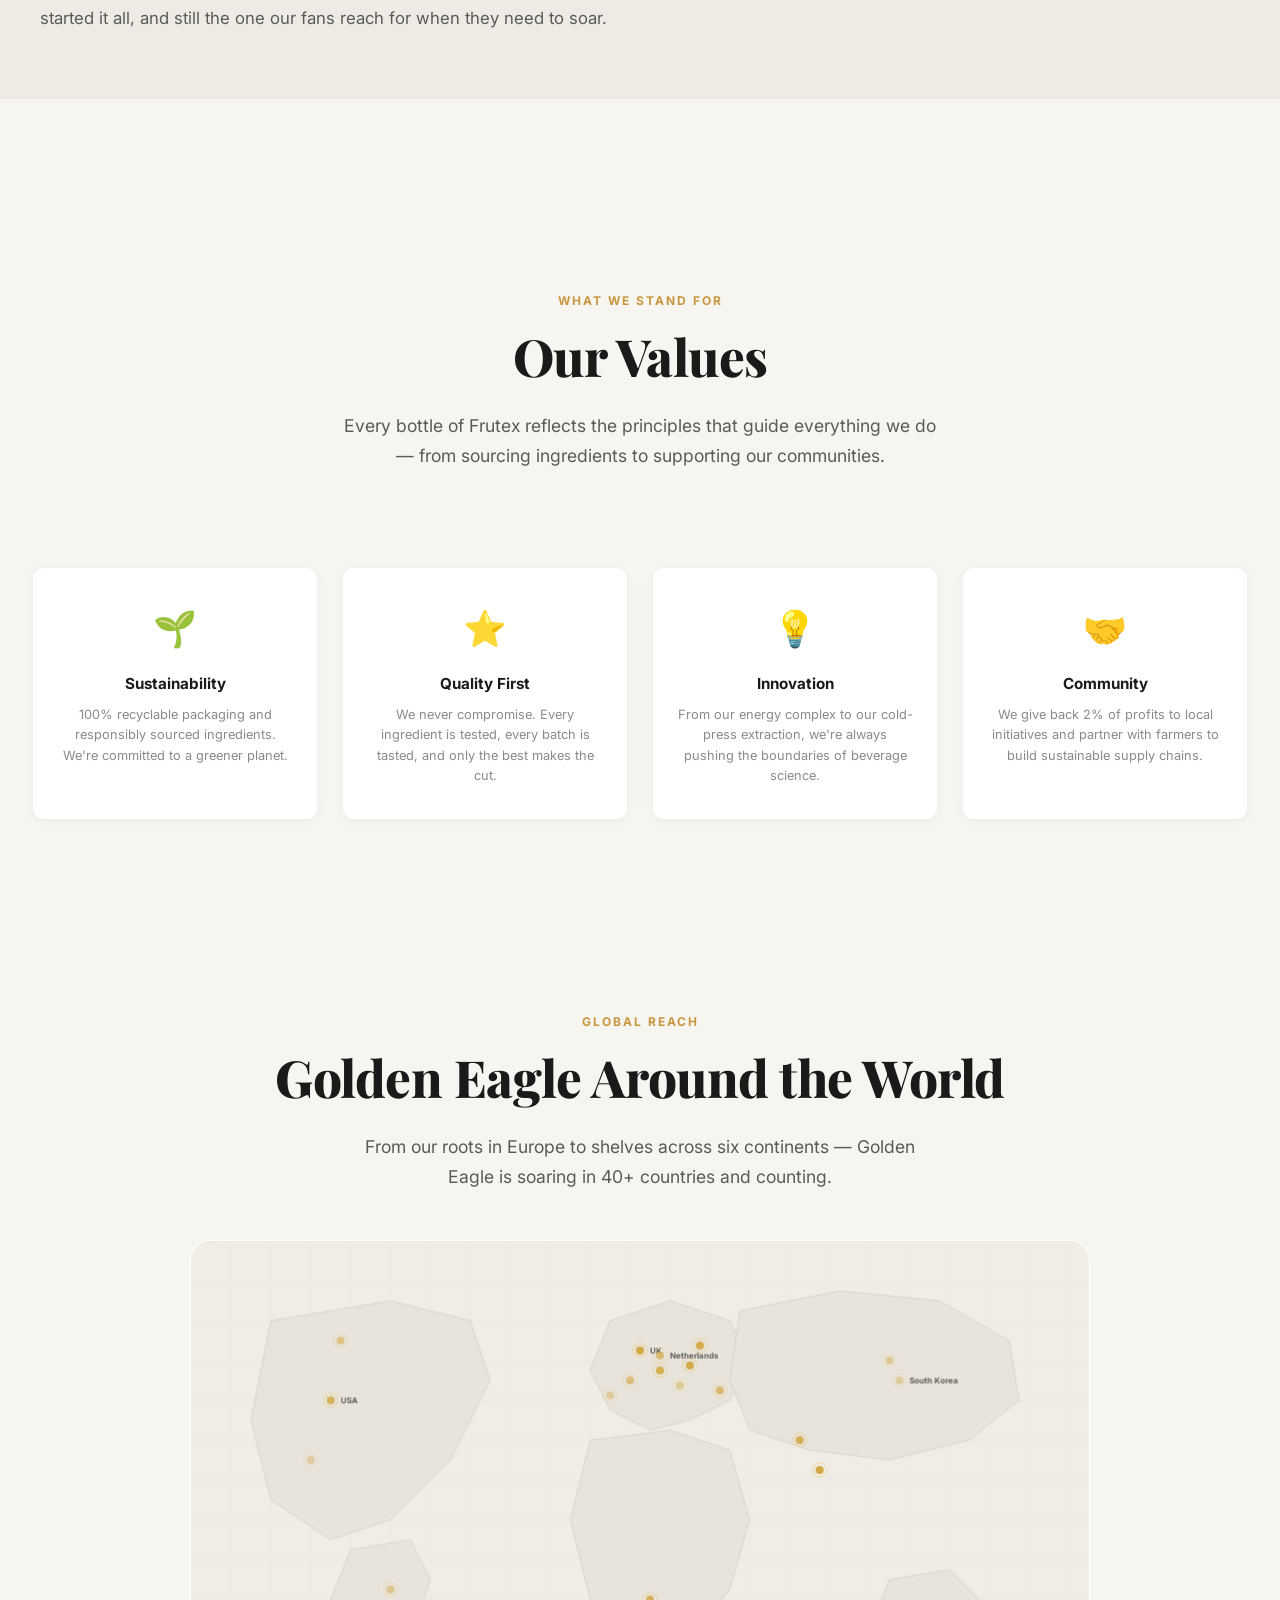
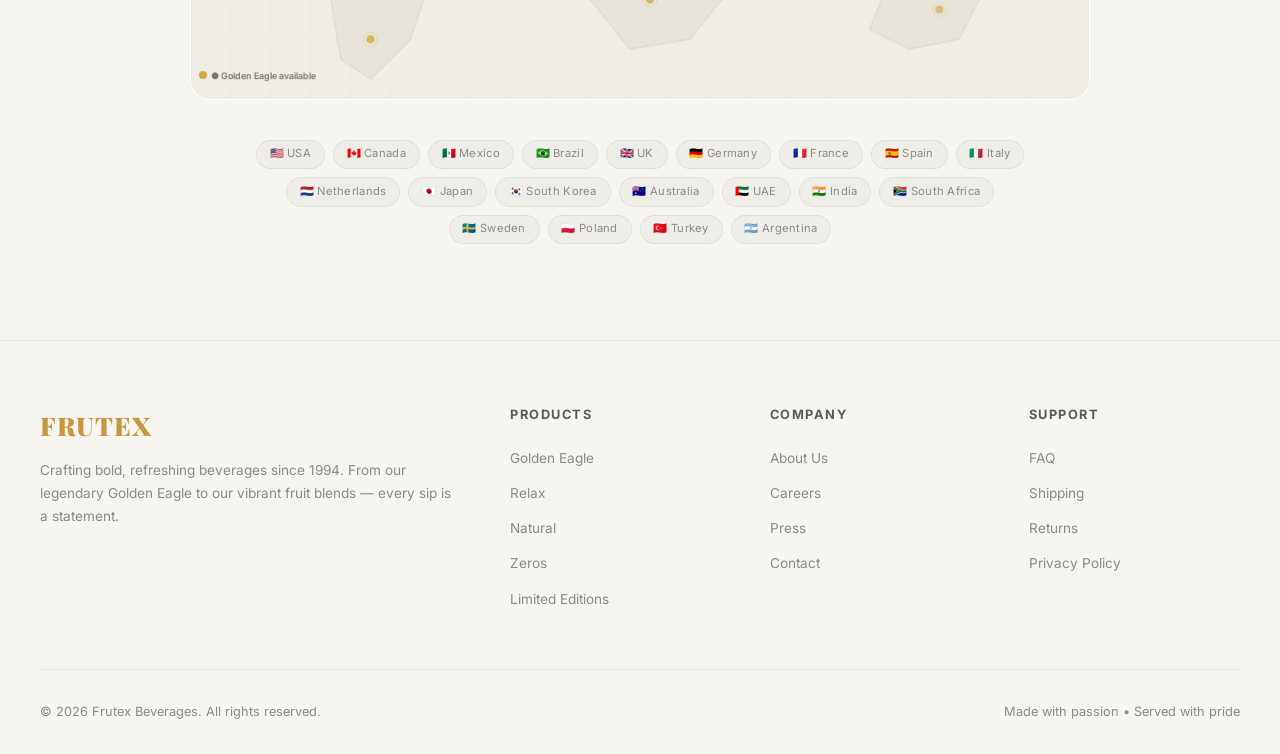
==== commit 6015b885: "Frutex website: home, flavours (Golden Eagle, Natural, Relax, Zeros), world map, parkour game" ====
--- a/index.html
+++ b/index.html
@@ -557,6 +557,8 @@
         <li><a href="#map">Map</a></li>
         <li><a href="golden-eagle.html">Flavours</a></li>
         <li><a href="natural.html">Natural</a></li>
+        <li><a href="relax.html">Relax</a></li>
+        <li><a href="zeros.html">Zeros</a></li>
         <li><a href="rush.html">Game</a></li>
       </ul>
     </div>
@@ -675,7 +677,7 @@
           <span class="feature-tag">Herbal Infusion</span>
           <span class="feature-tag">Low Calorie</span>
         </div>
-        <a href="golden-eagle.html" class="card-link">Explore Flavours &#8594;</a>
+        <a href="relax.html" class="card-link">Explore Flavours &#8594;</a>
       </div>
 
       <!-- Natural -->
@@ -711,7 +713,7 @@
           <span class="feature-tag">0% Caffeine</span>
           <span class="feature-tag">Natural Flavours</span>
         </div>
-        <a href="golden-eagle.html" class="card-link">Explore Flavours &#8594;</a>
+        <a href="zeros.html" class="card-link">Explore Flavours &#8594;</a>
       </div>
 
     </div>
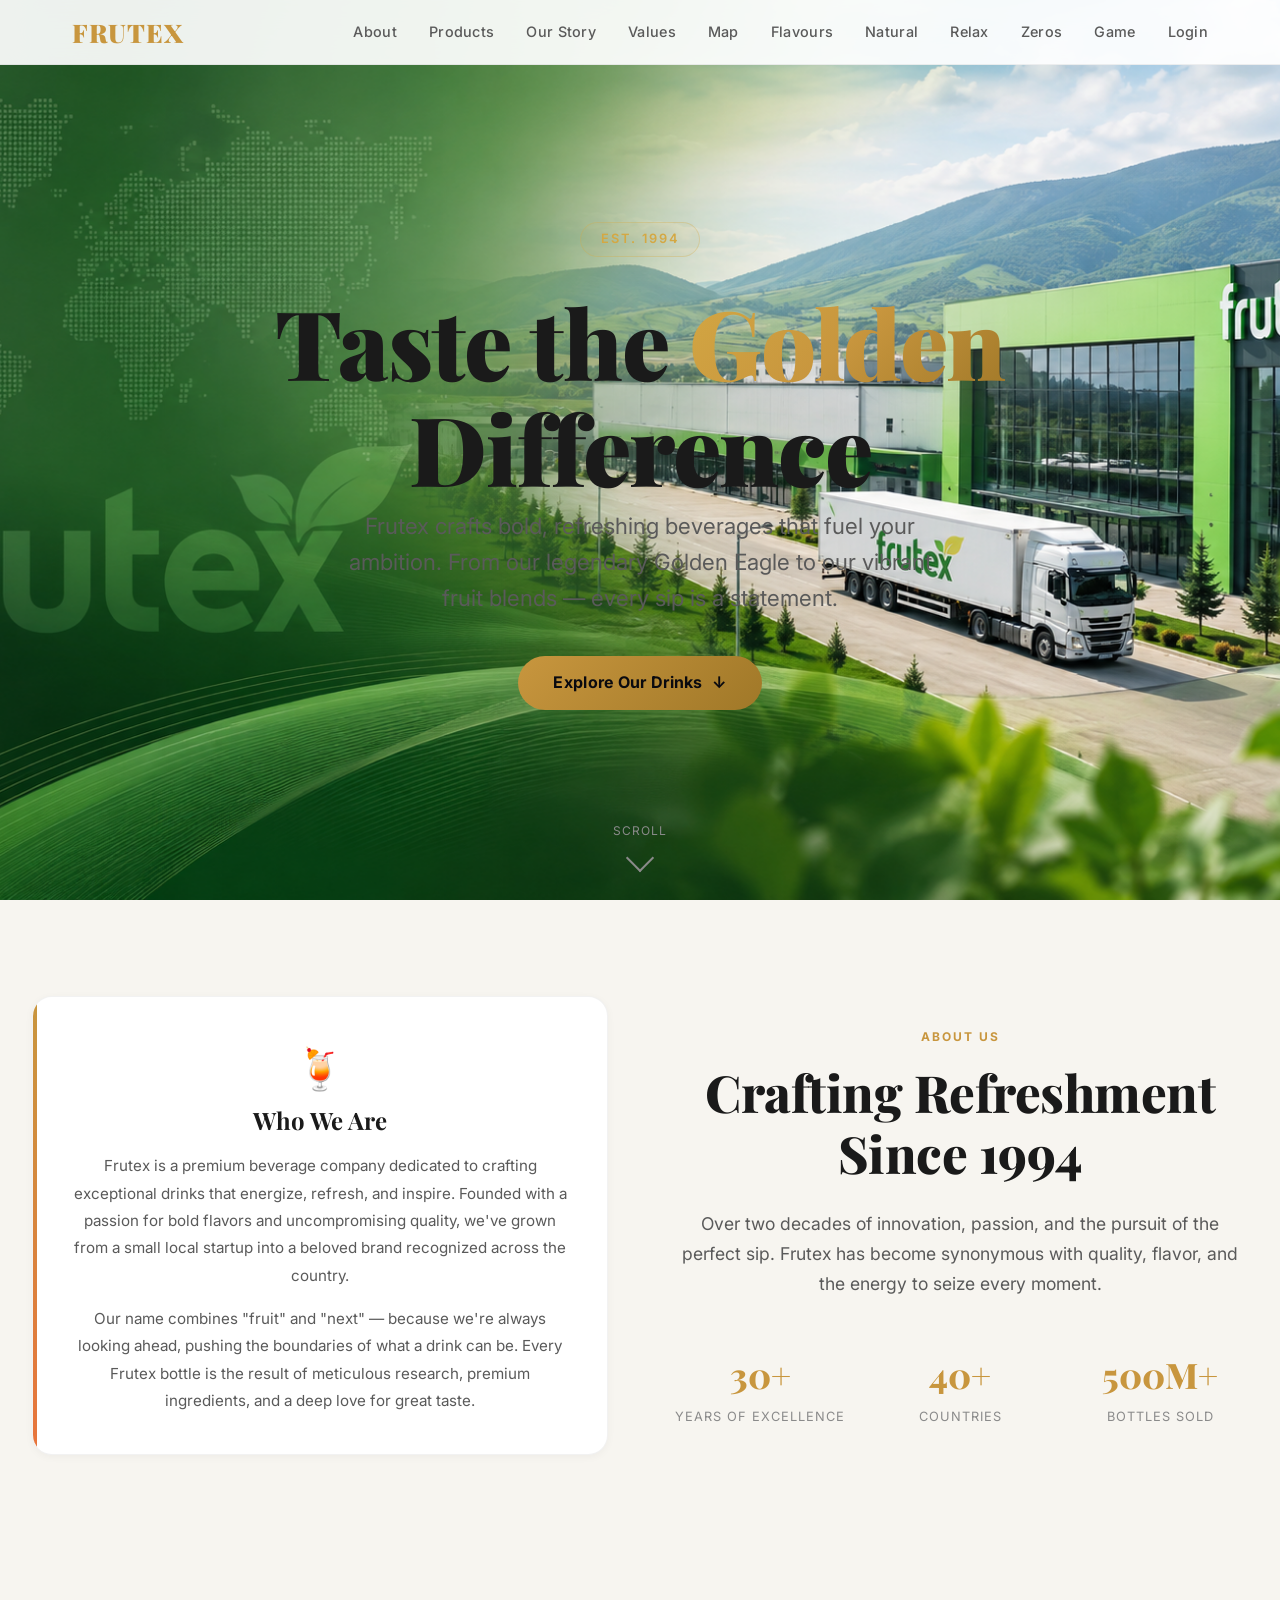
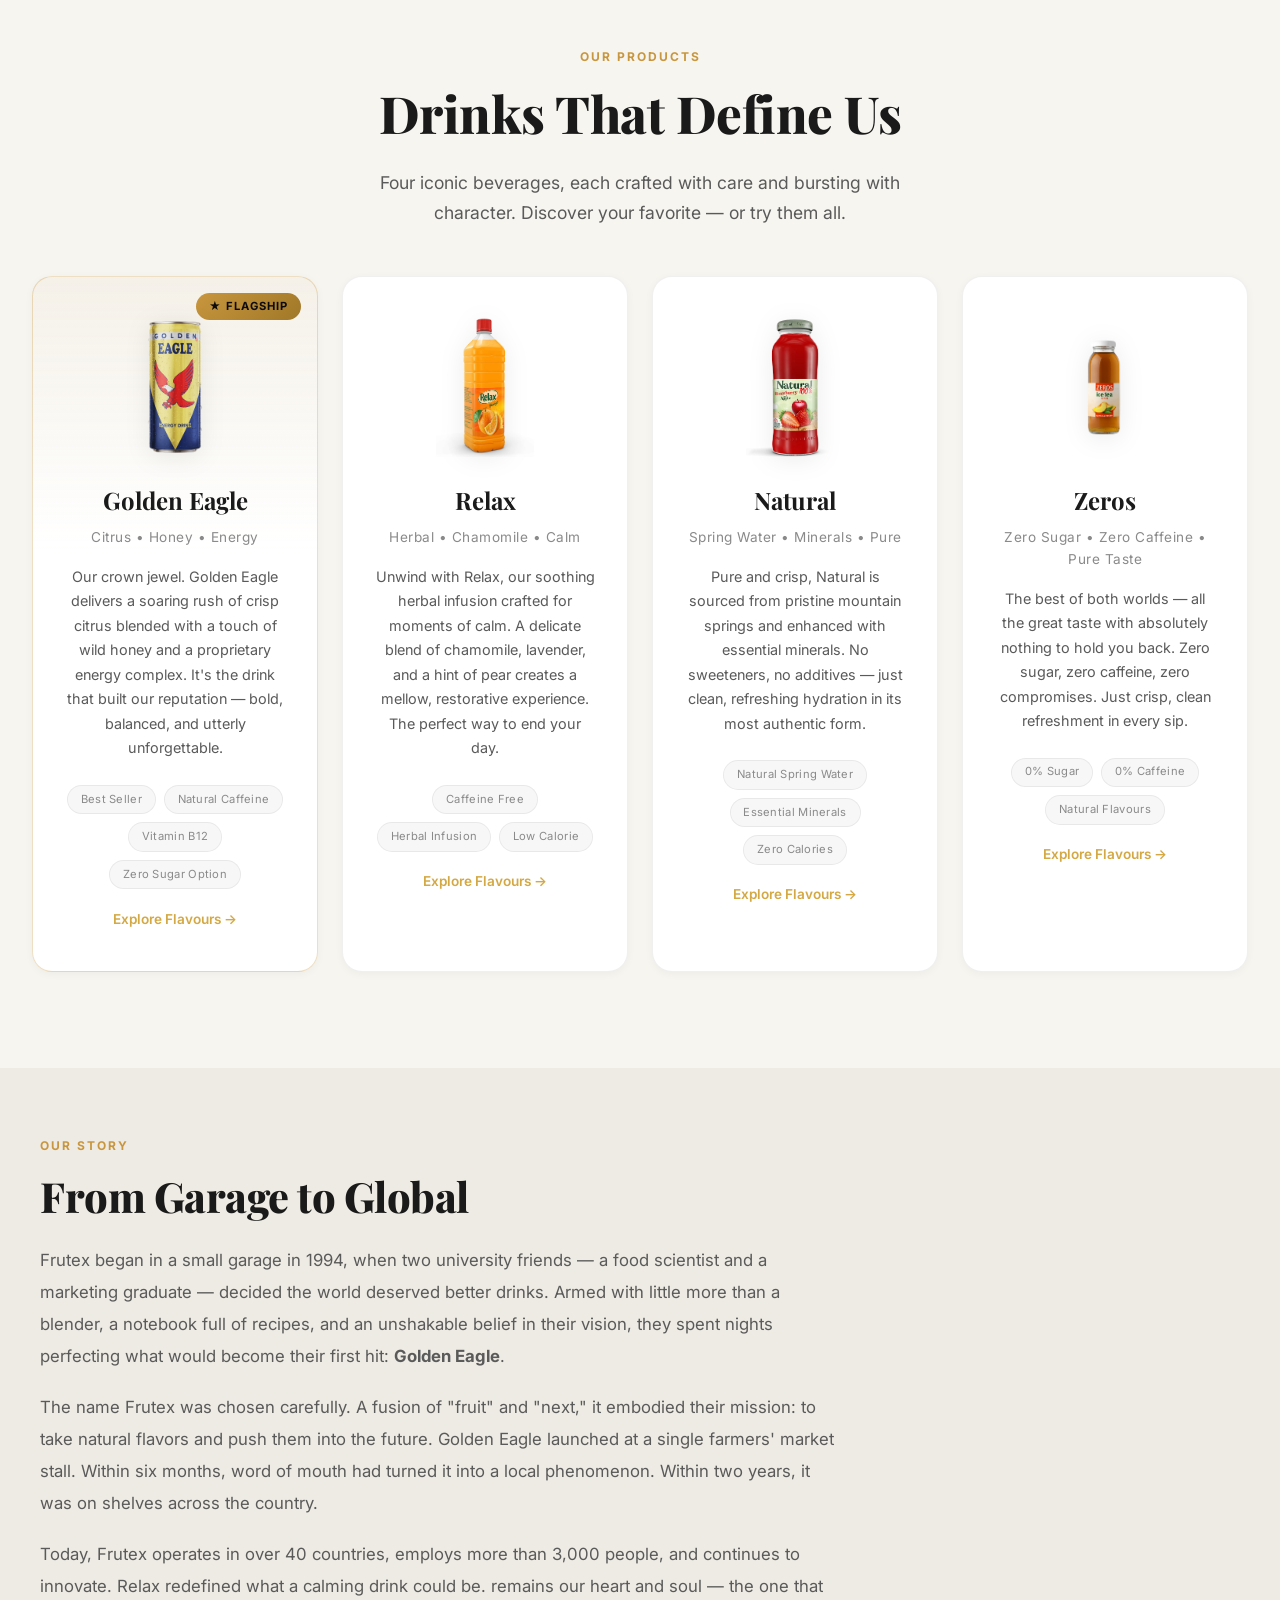
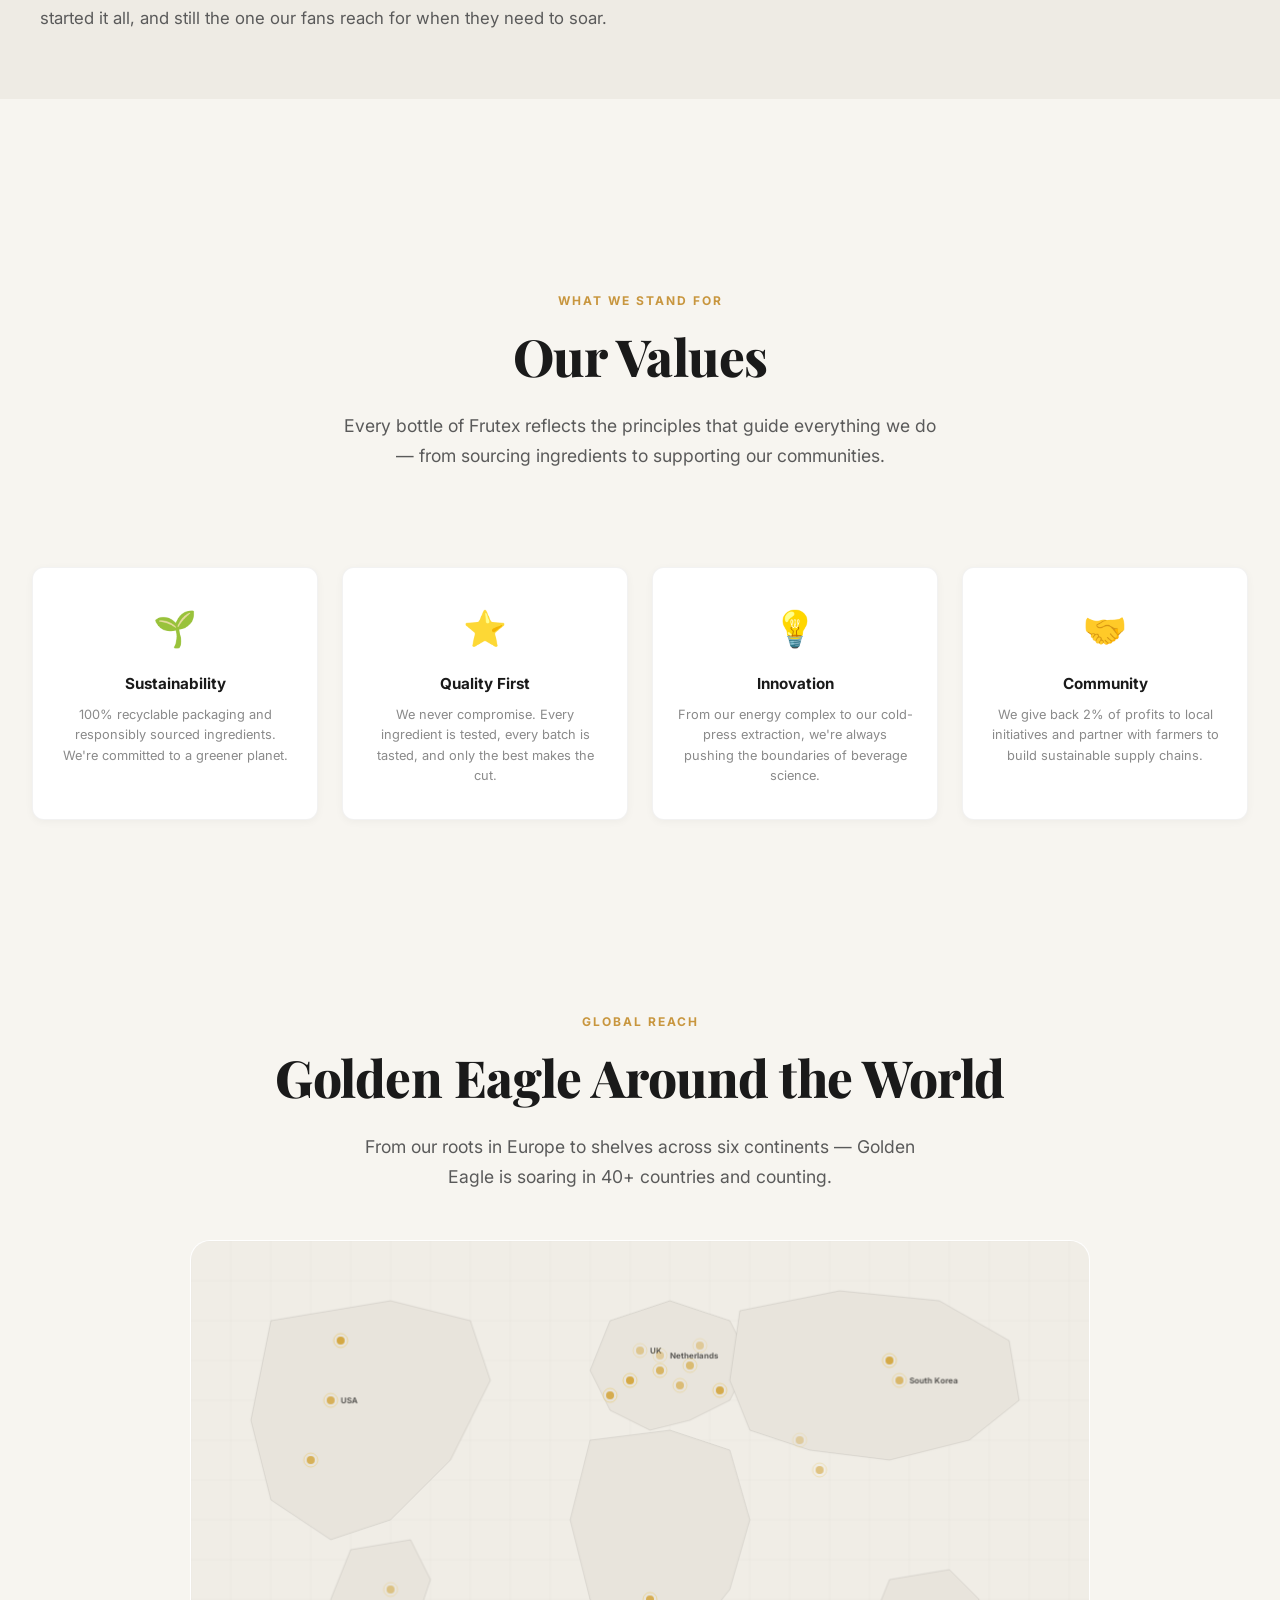
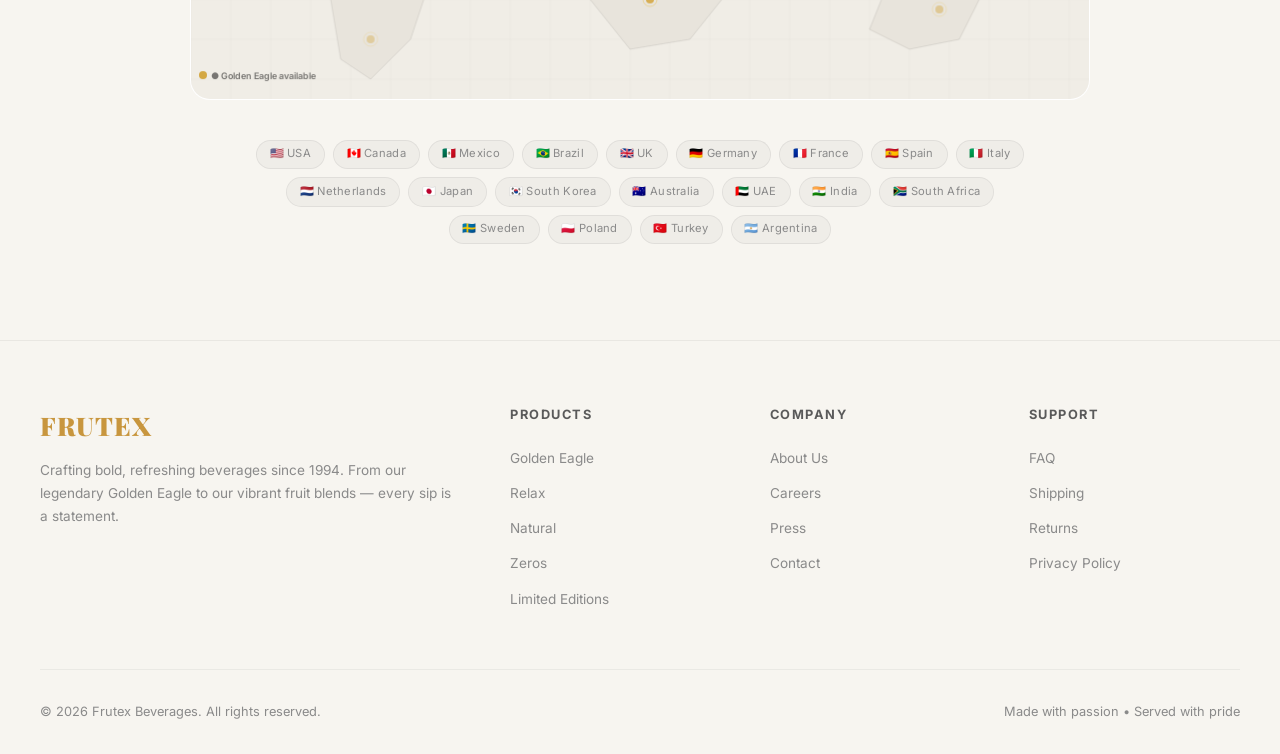
==== commit 2558d32d: "Login page with Supabase Auth; Login link added to all navs" ====
--- a/index.html
+++ b/index.html
@@ -560,6 +560,7 @@
         <li><a href="relax.html">Relax</a></li>
         <li><a href="zeros.html">Zeros</a></li>
         <li><a href="rush.html">Game</a></li>
+        <li><a href="login.html">Login</a></li>
       </ul>
     </div>
   </nav>
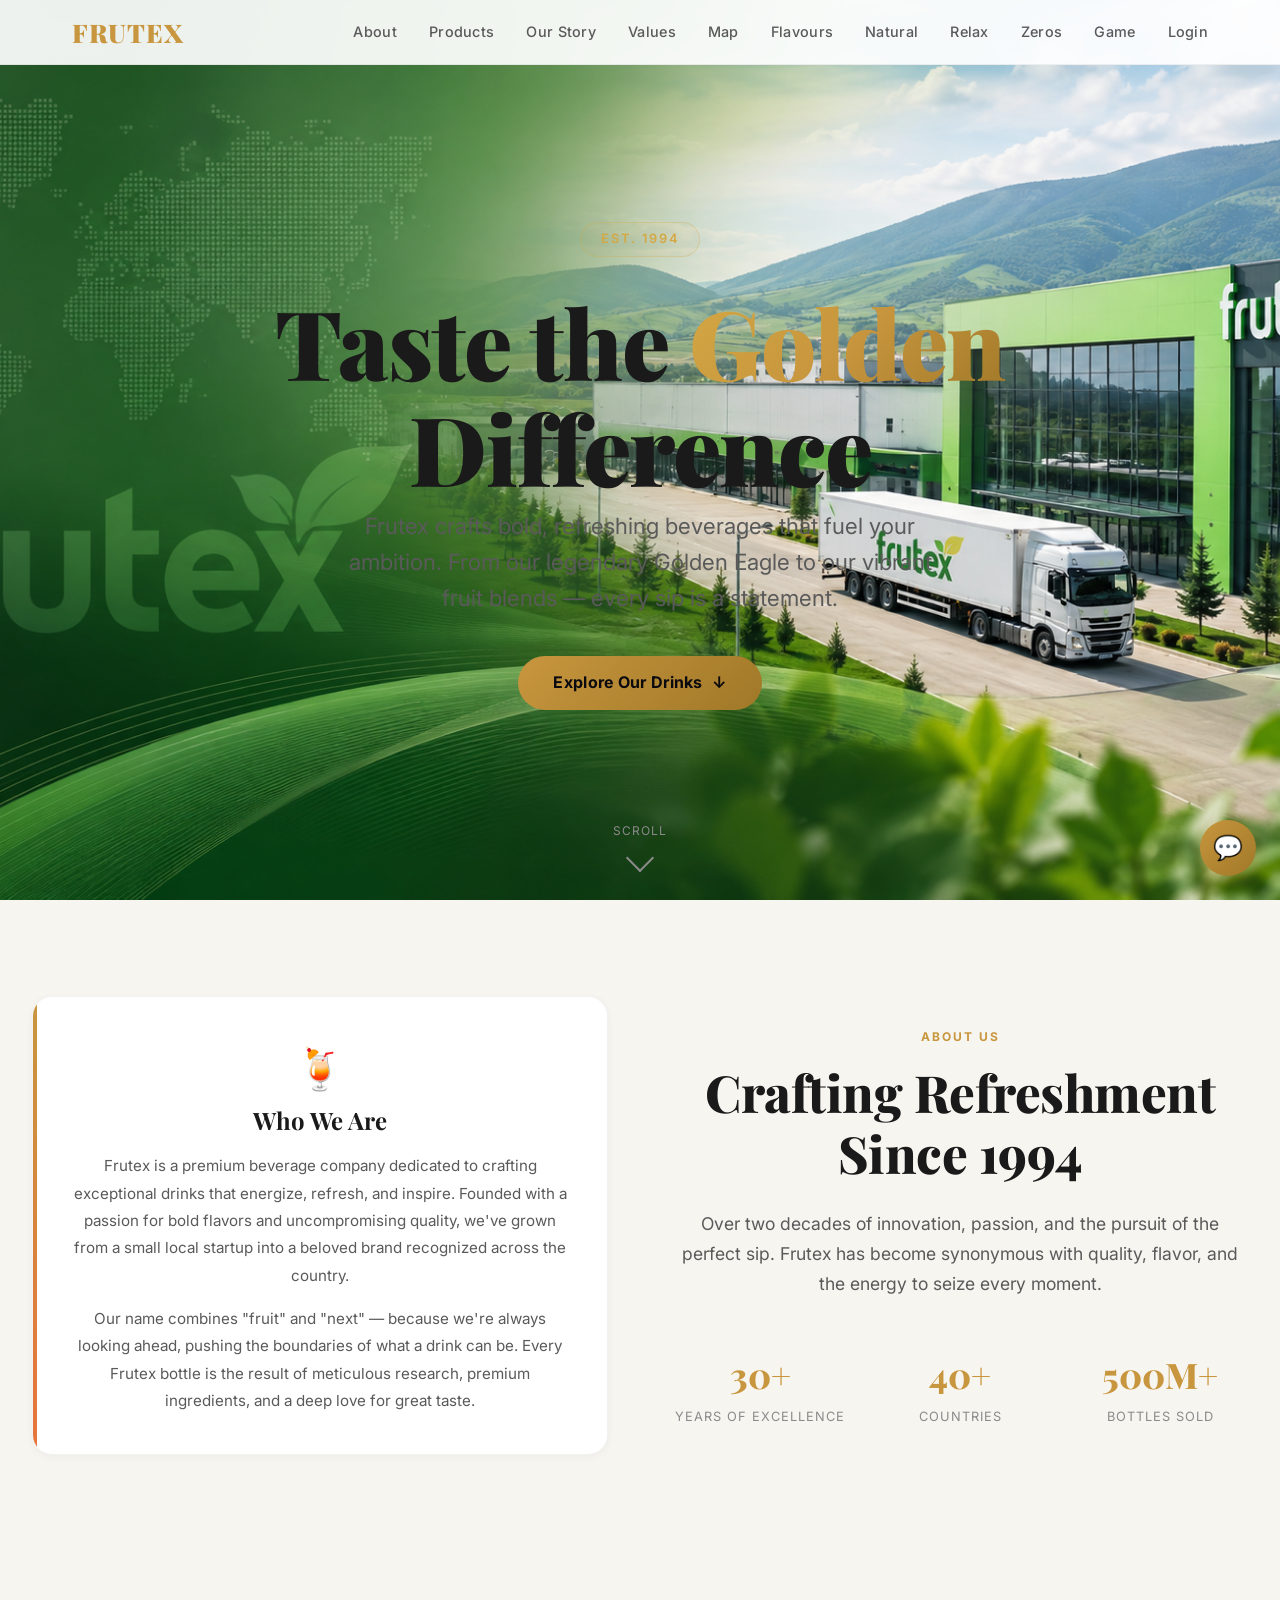
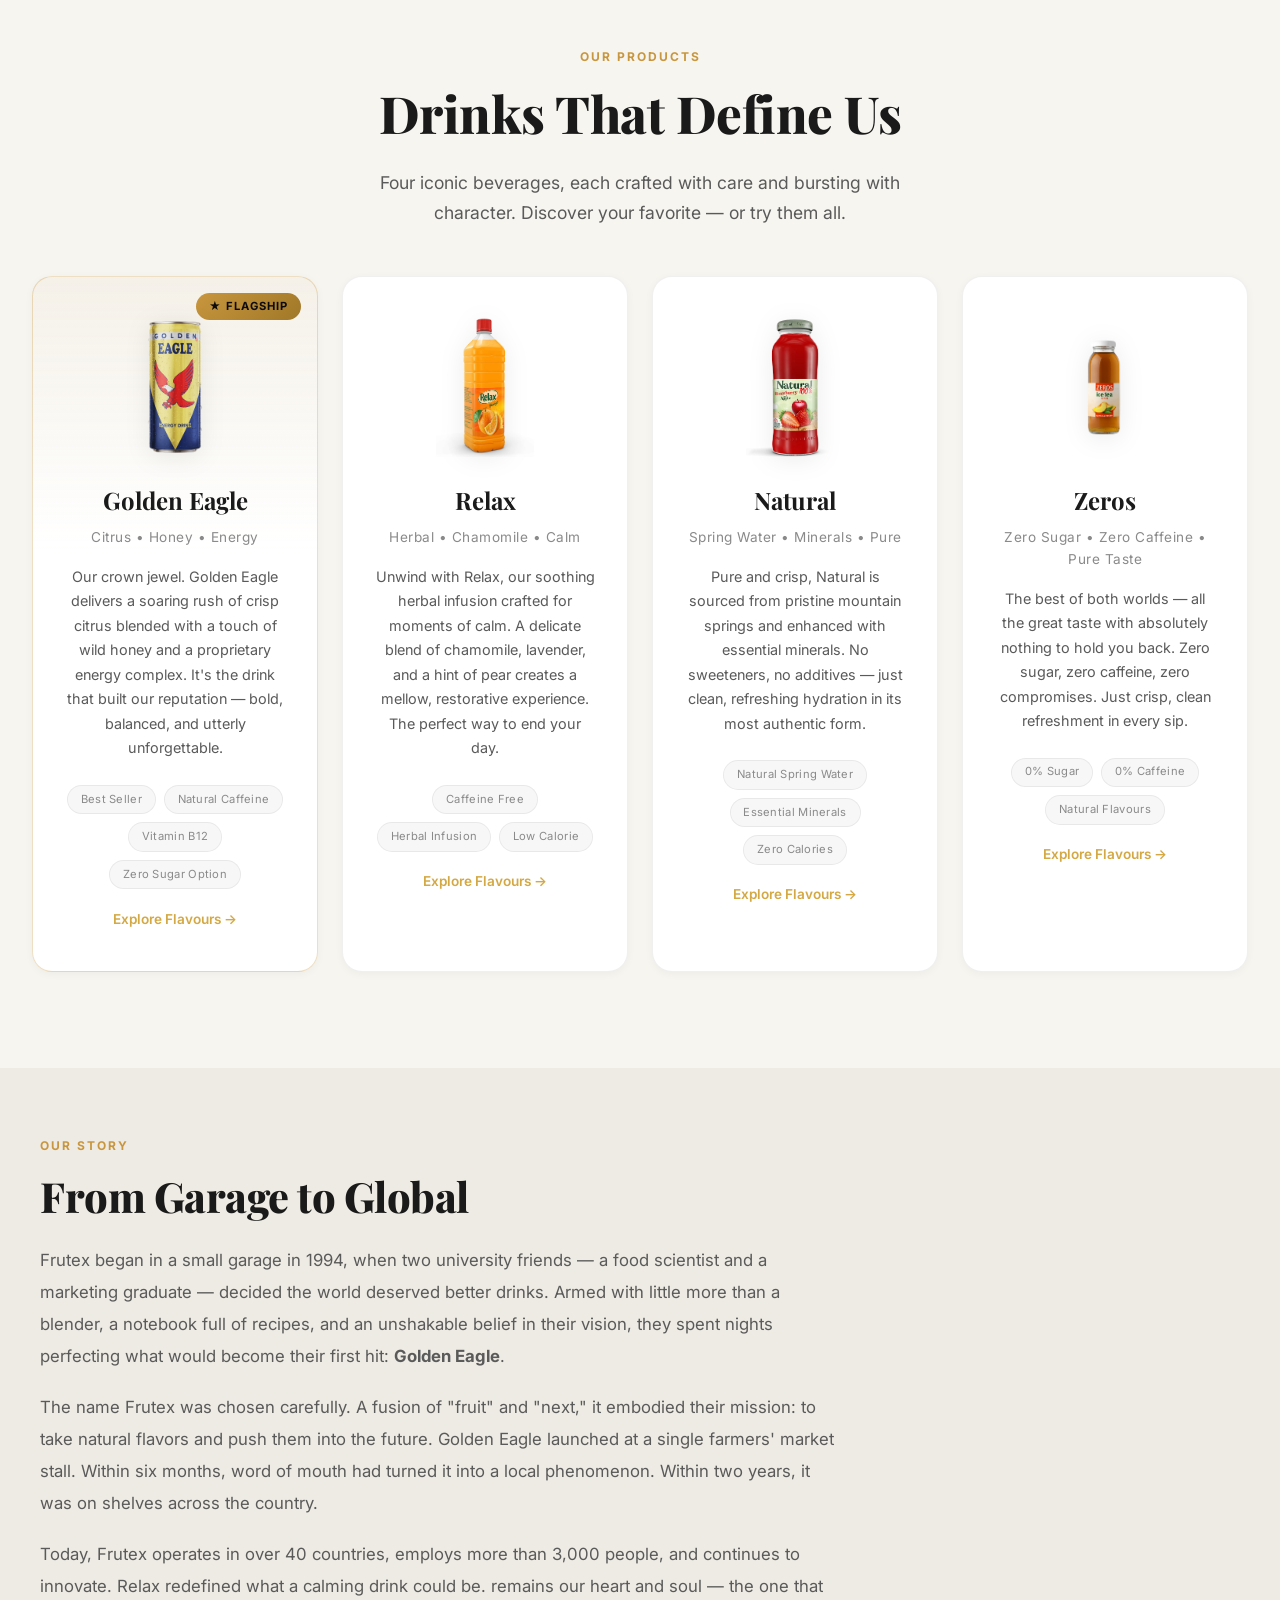
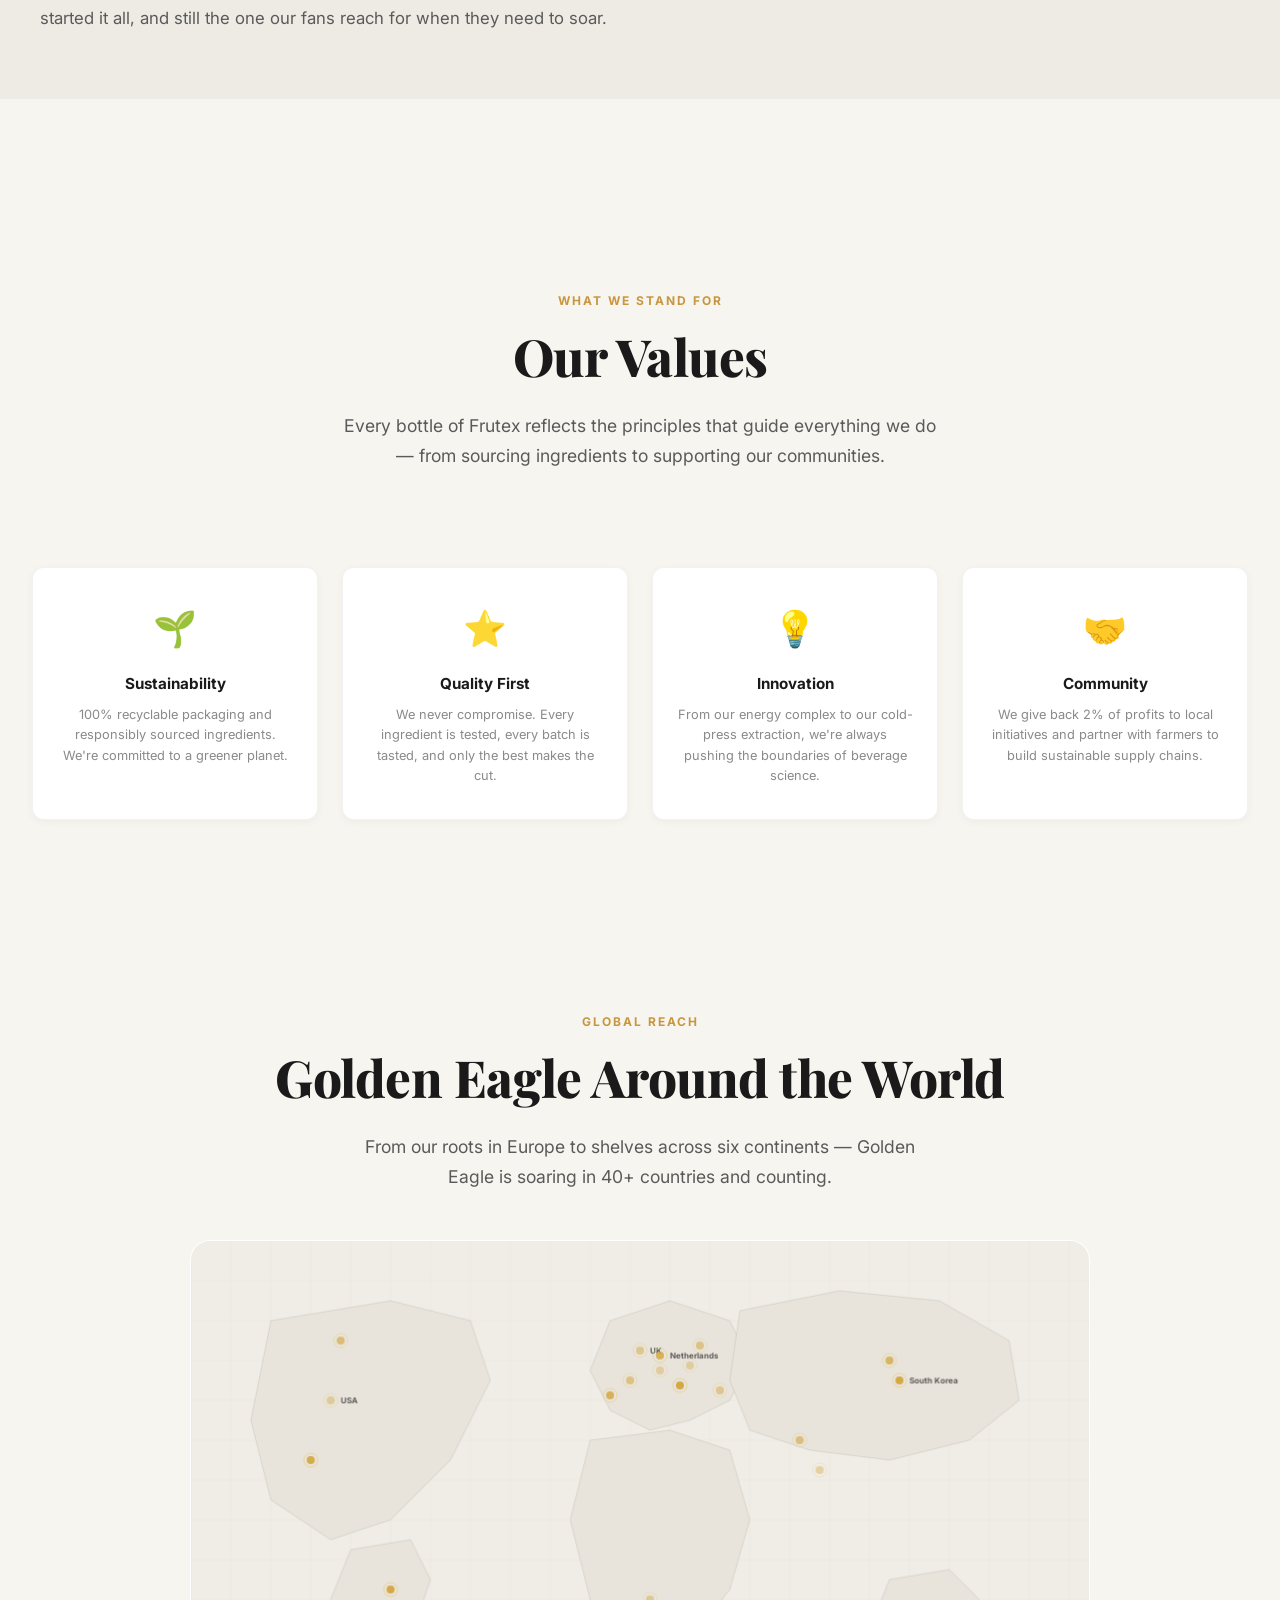
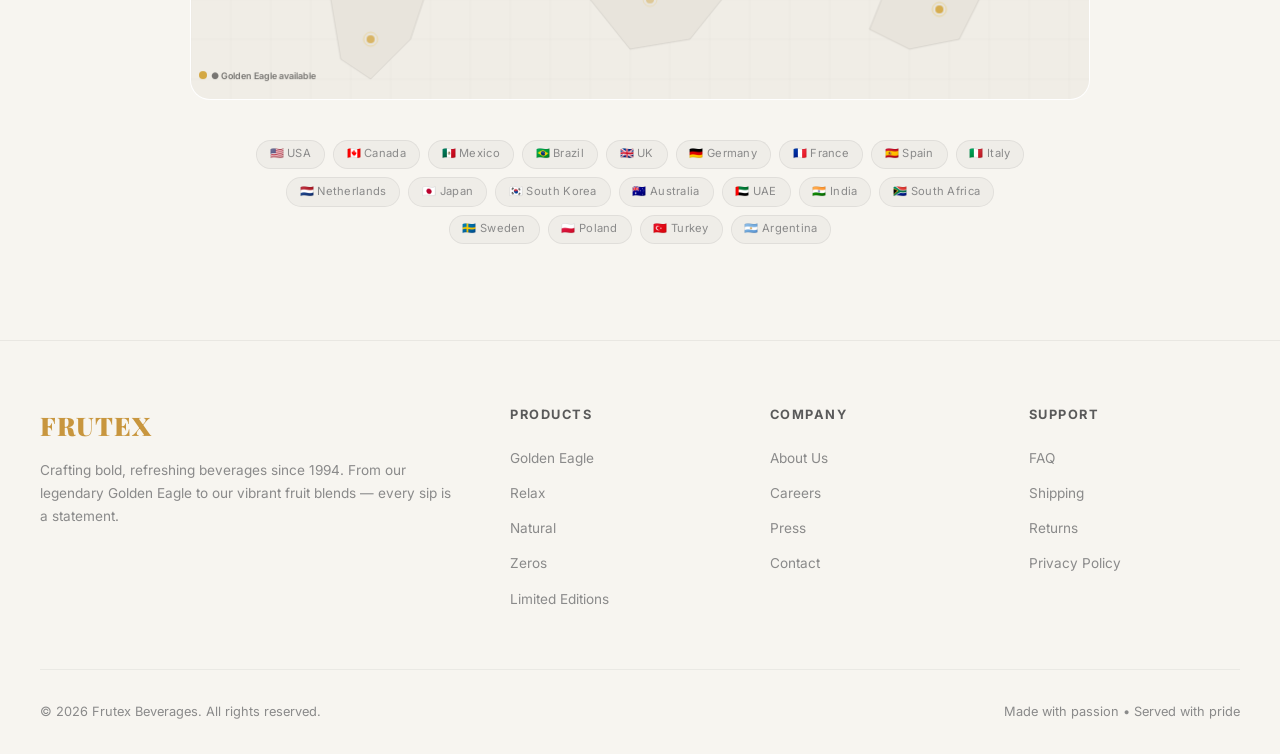
==== commit 0cee062b: "Recommendation chatbot added to all pages" ====
--- a/index.html
+++ b/index.html
@@ -951,5 +951,6 @@
       drawMap();
     })();
   </script>
+<script src="chatbot.js"></script>
 </body>
 </html>
